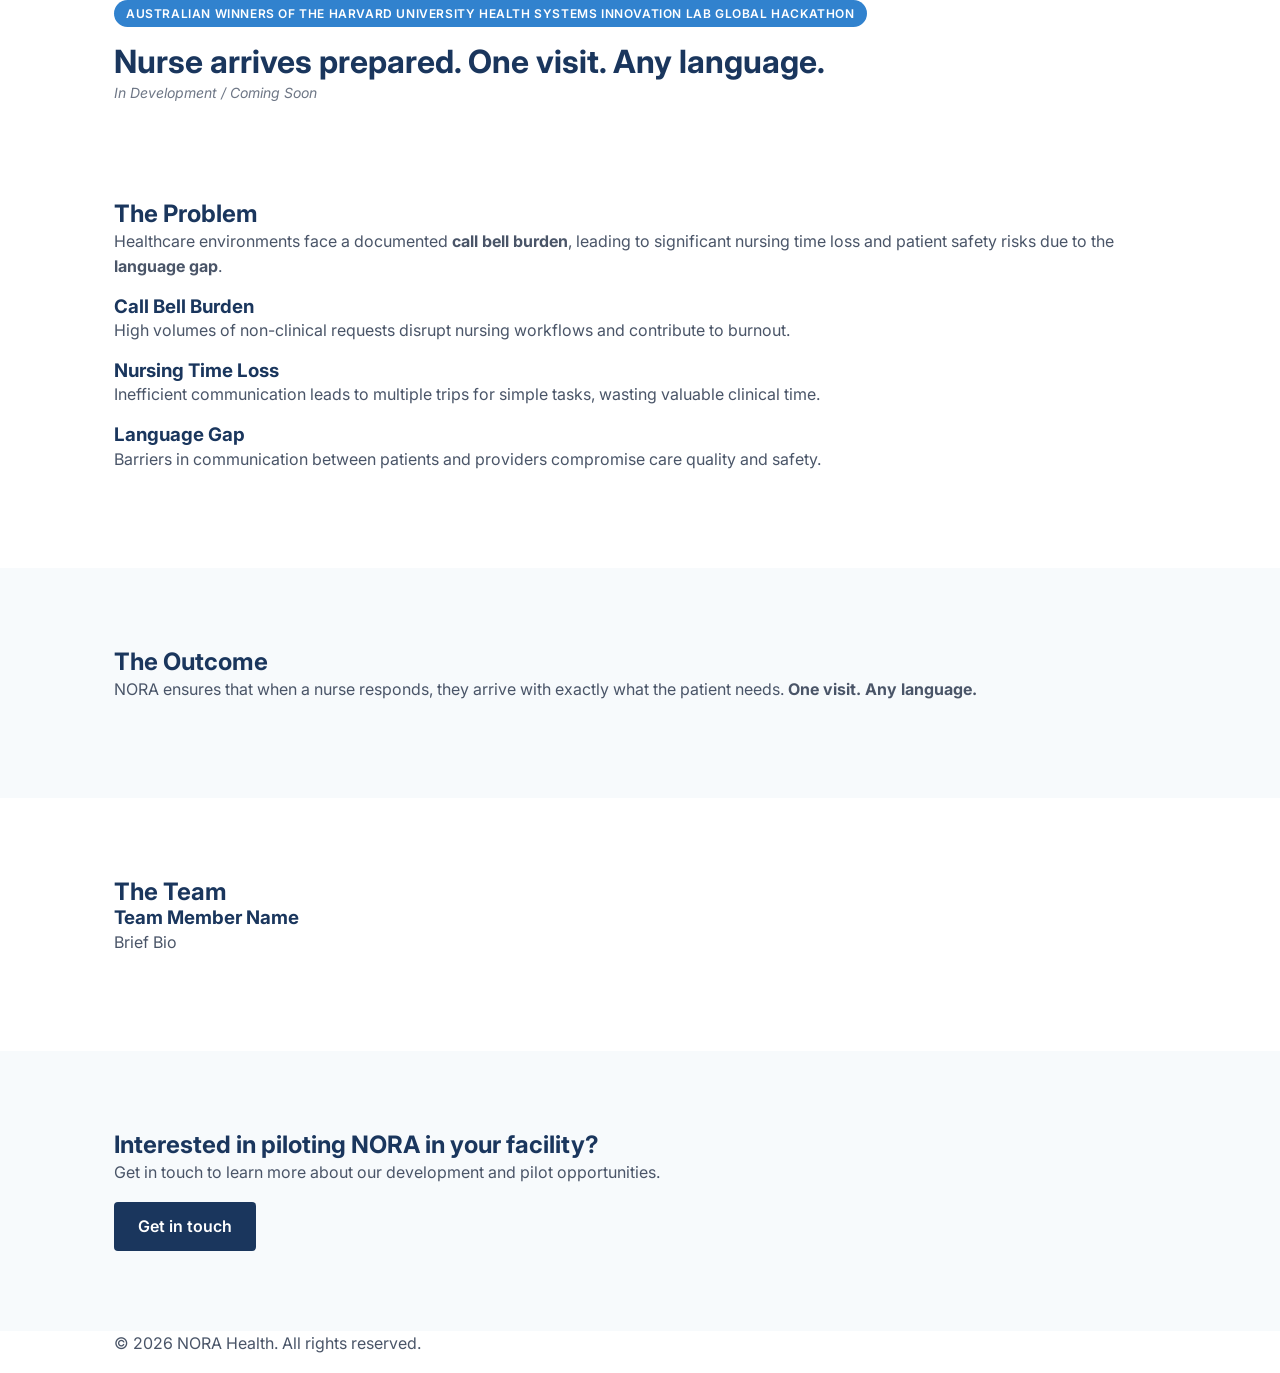
==== nora-site/index.html @ 48e5e88d "basic html and css" ====
<!DOCTYPE html>
<html lang="en">
<head>
    <meta charset="UTF-8">
    <meta name="viewport" content="width=device-width, initial-scale=1.0">
    <title>NORA | Evidence-Based Clinical Communication</title>
    <meta name="description" content="NORA: Nurse arrives prepared. One visit. Any language. Grounded in evidence, validated by Harvard.">
    <link rel="stylesheet" href="style.css">
</head>
<body>
    <header id="hero">
        <!-- Harvard Validation -->
        <div class="container">
            <span class="badge">Australian Winners of the Harvard University Health Systems Innovation Lab Global Hackathon</span>
            <h1>Nurse arrives prepared. One visit. Any language.</h1>
            <p class="status-tag">In Development / Coming Soon</p>
        </div>
    </header>

    <main>
        <section id="problem">
            <div class="container">
                <h2>The Problem</h2>
                <p>Healthcare environments face a documented <strong>call bell burden</strong>, leading to significant nursing time loss and patient safety risks due to the <strong>language gap</strong>.</p>
                <div class="evidence-grid">
                    <div class="evidence-item">
                        <h3>Call Bell Burden</h3>
                        <p>High volumes of non-clinical requests disrupt nursing workflows and contribute to burnout.</p>
                    </div>
                    <div class="evidence-item">
                        <h3>Nursing Time Loss</h3>
                        <p>Inefficient communication leads to multiple trips for simple tasks, wasting valuable clinical time.</p>
                    </div>
                    <div class="evidence-item">
                        <h3>Language Gap</h3>
                        <p>Barriers in communication between patients and providers compromise care quality and safety.</p>
                    </div>
                </div>
            </div>
        </section>

        <section id="solution">
            <div class="container">
                <h2>The Outcome</h2>
                <p>NORA ensures that when a nurse responds, they arrive with exactly what the patient needs. <strong>One visit. Any language.</strong></p>
            </div>
        </section>

        <section id="team">
            <div class="container">
                <h2>The Team</h2>
                <div class="team-grid">
                    <!-- Placeholder for team members -->
                    <div class="team-member">
                        <div class="photo-placeholder"></div>
                        <h3>Team Member Name</h3>
                        <p>Brief Bio</p>
                    </div>
                </div>
            </div>
        </section>

        <section id="contact">
            <div class="container">
                <h2>Interested in piloting NORA in your facility?</h2>
                <p>Get in touch to learn more about our development and pilot opportunities.</p>
                <a href="mailto:interest@nora.health" class="cta-button">Get in touch</a>
            </div>
        </section>
    </main>

    <footer>
        <div class="container">
            <p>&copy; 2026 NORA Health. All rights reserved.</p>
        </div>
    </footer>
</body>
</html>
---- nora-site/style.css ----
@import url('https://fonts.googleapis.com/css2?family=Inter:wght@400;500;600;700&display=swap');

:root {
    /* Brand Colors */
    --color-primary: #1a365d; /* Deep Navy - Credibility */
    --color-secondary: #2d3748; /* Cool Gray - Stability */
    --color-accent: #3182ce; /* Clinical Blue - Action */
    --color-text: #1a202c;
    --color-text-muted: #4a5568;
    --color-bg: #ffffff;
    --color-bg-alt: #f7fafc;
    --color-border: #e2e8f0;

    /* Typography Scale */
    --font-family: 'Inter', -apple-system, BlinkMacSystemFont, "Segoe UI", Roboto, sans-serif;
    --font-size-xs: 0.75rem;
    --font-size-sm: 0.875rem;
    --font-size-base: 1rem;
    --font-size-lg: 1.125rem;
    --font-size-xl: 1.25rem;
    --font-size-2xl: 1.5rem;
    --font-size-3xl: 1.875rem;
    --font-size-4xl: 2.25rem;
    --font-size-5xl: 3rem;

    /* Spacing */
    --space-1: 0.25rem;
    --space-2: 0.5rem;
    --space-3: 0.75rem;
    --space-4: 1rem;
    --space-6: 1.5rem;
    --space-8: 2rem;
    --space-12: 3rem;
    --space-16: 4rem;
    --space-20: 5rem;
    --space-24: 6rem;

    /* Layout */
    --container-width: 1100px;
}

/* Reset & Base Styles */
* {
    margin: 0;
    padding: 0;
    box-sizing: border-box;
}

body {
    font-family: var(--font-family);
    font-size: var(--font-size-base);
    line-height: 1.6;
    color: var(--color-text);
    background-color: var(--color-bg);
    -webkit-font-smoothing: antialiased;
    -moz-osx-font-smoothing: grayscale;
}

h1, h2, h3, h4, h5, h6 {
    color: var(--color-primary);
    font-weight: 700;
    line-height: 1.2;
}

p {
    margin-bottom: var(--space-4);
    color: var(--color-text-muted);
}

.container {
    max-width: var(--container-width);
    margin: 0 auto;
    padding: 0 var(--space-6);
}

section {
    padding: var(--space-20) 0;
}

section:nth-child(even) {
    background-color: var(--color-bg-alt);
}

/* Common Components */
.badge {
    display: inline-block;
    padding: var(--space-1) var(--space-3);
    background-color: var(--color-accent);
    color: white;
    font-size: var(--font-size-xs);
    font-weight: 600;
    text-transform: uppercase;
    letter-spacing: 0.05em;
    border-radius: 9999px;
    margin-bottom: var(--space-4);
}

.status-tag {
    font-size: var(--font-size-sm);
    color: var(--color-text-muted);
    font-style: italic;
    opacity: 0.8;
}

.cta-button {
    display: inline-block;
    padding: var(--space-3) var(--space-6);
    background-color: var(--color-primary);
    color: white;
    text-decoration: none;
    font-weight: 600;
    border-radius: 4px;
    transition: background-color 0.2s ease;
}

.cta-button:hover {
    background-color: var(--color-accent);
}
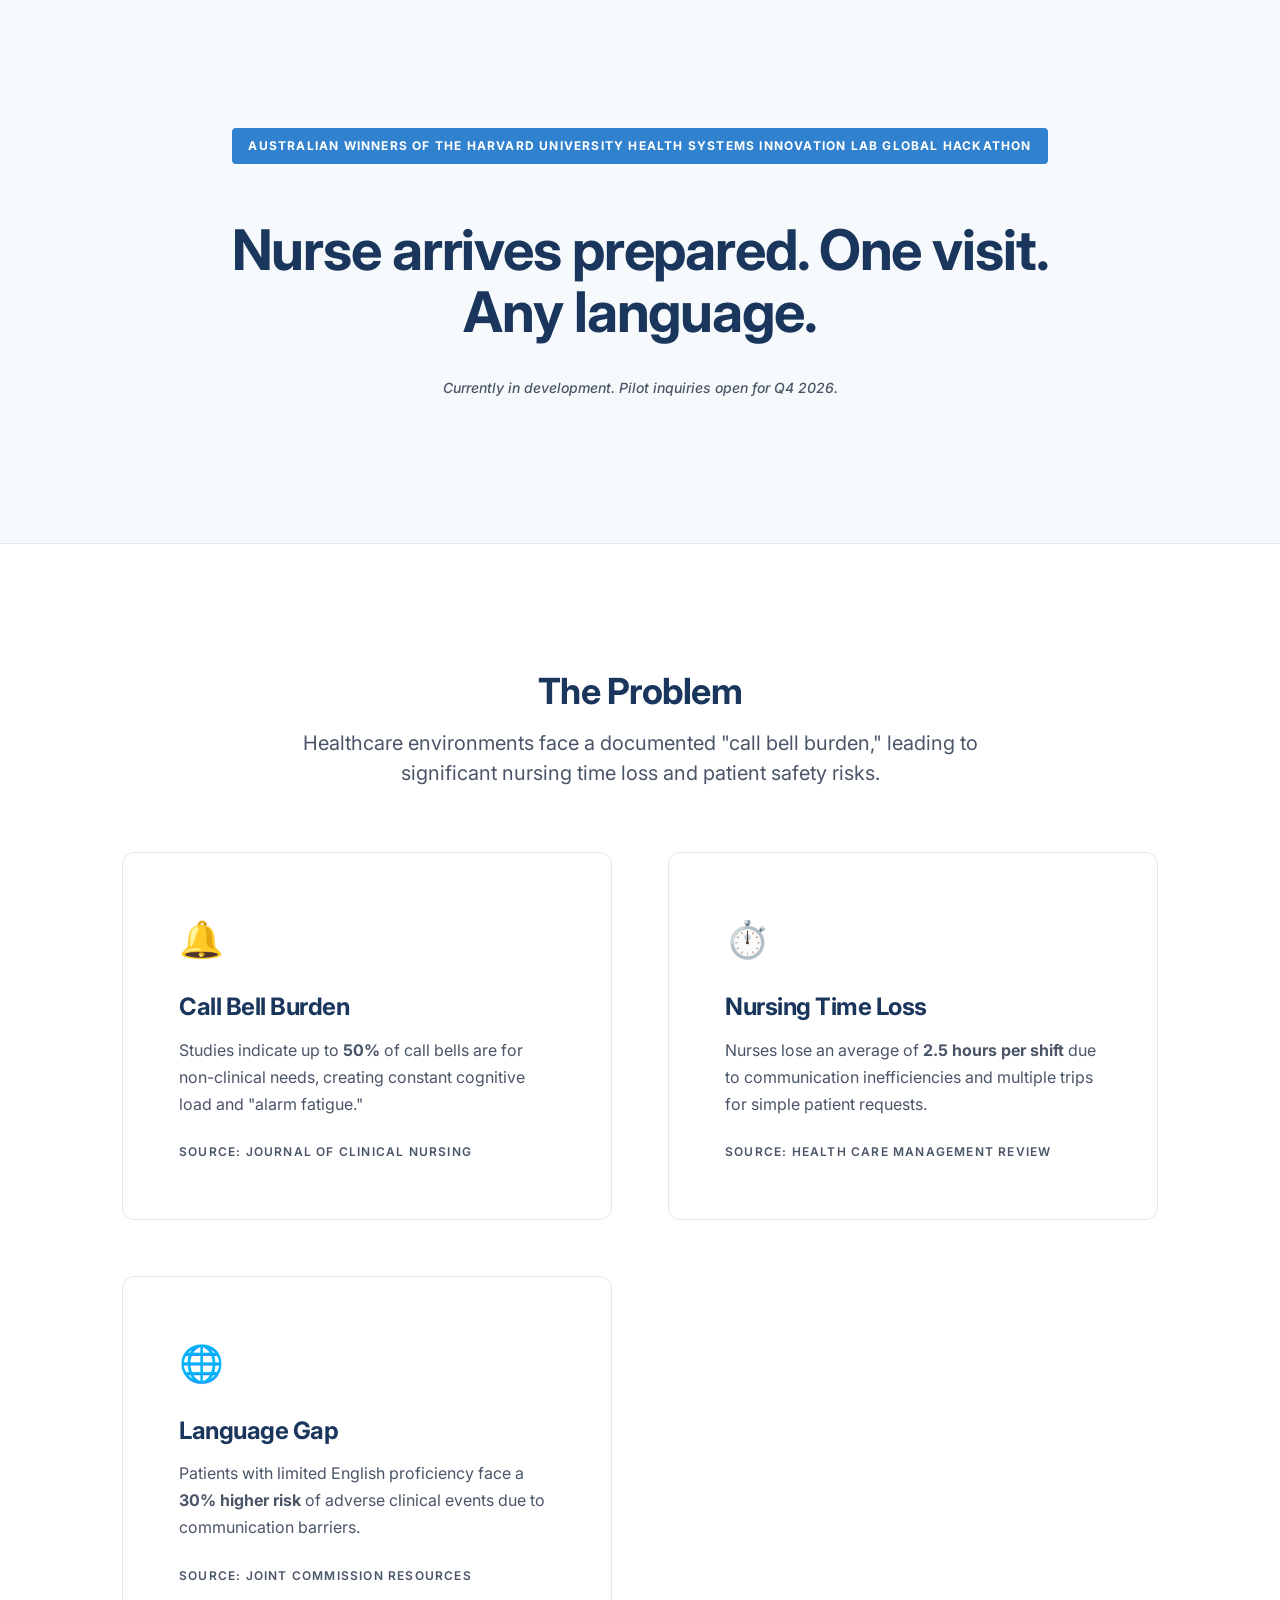
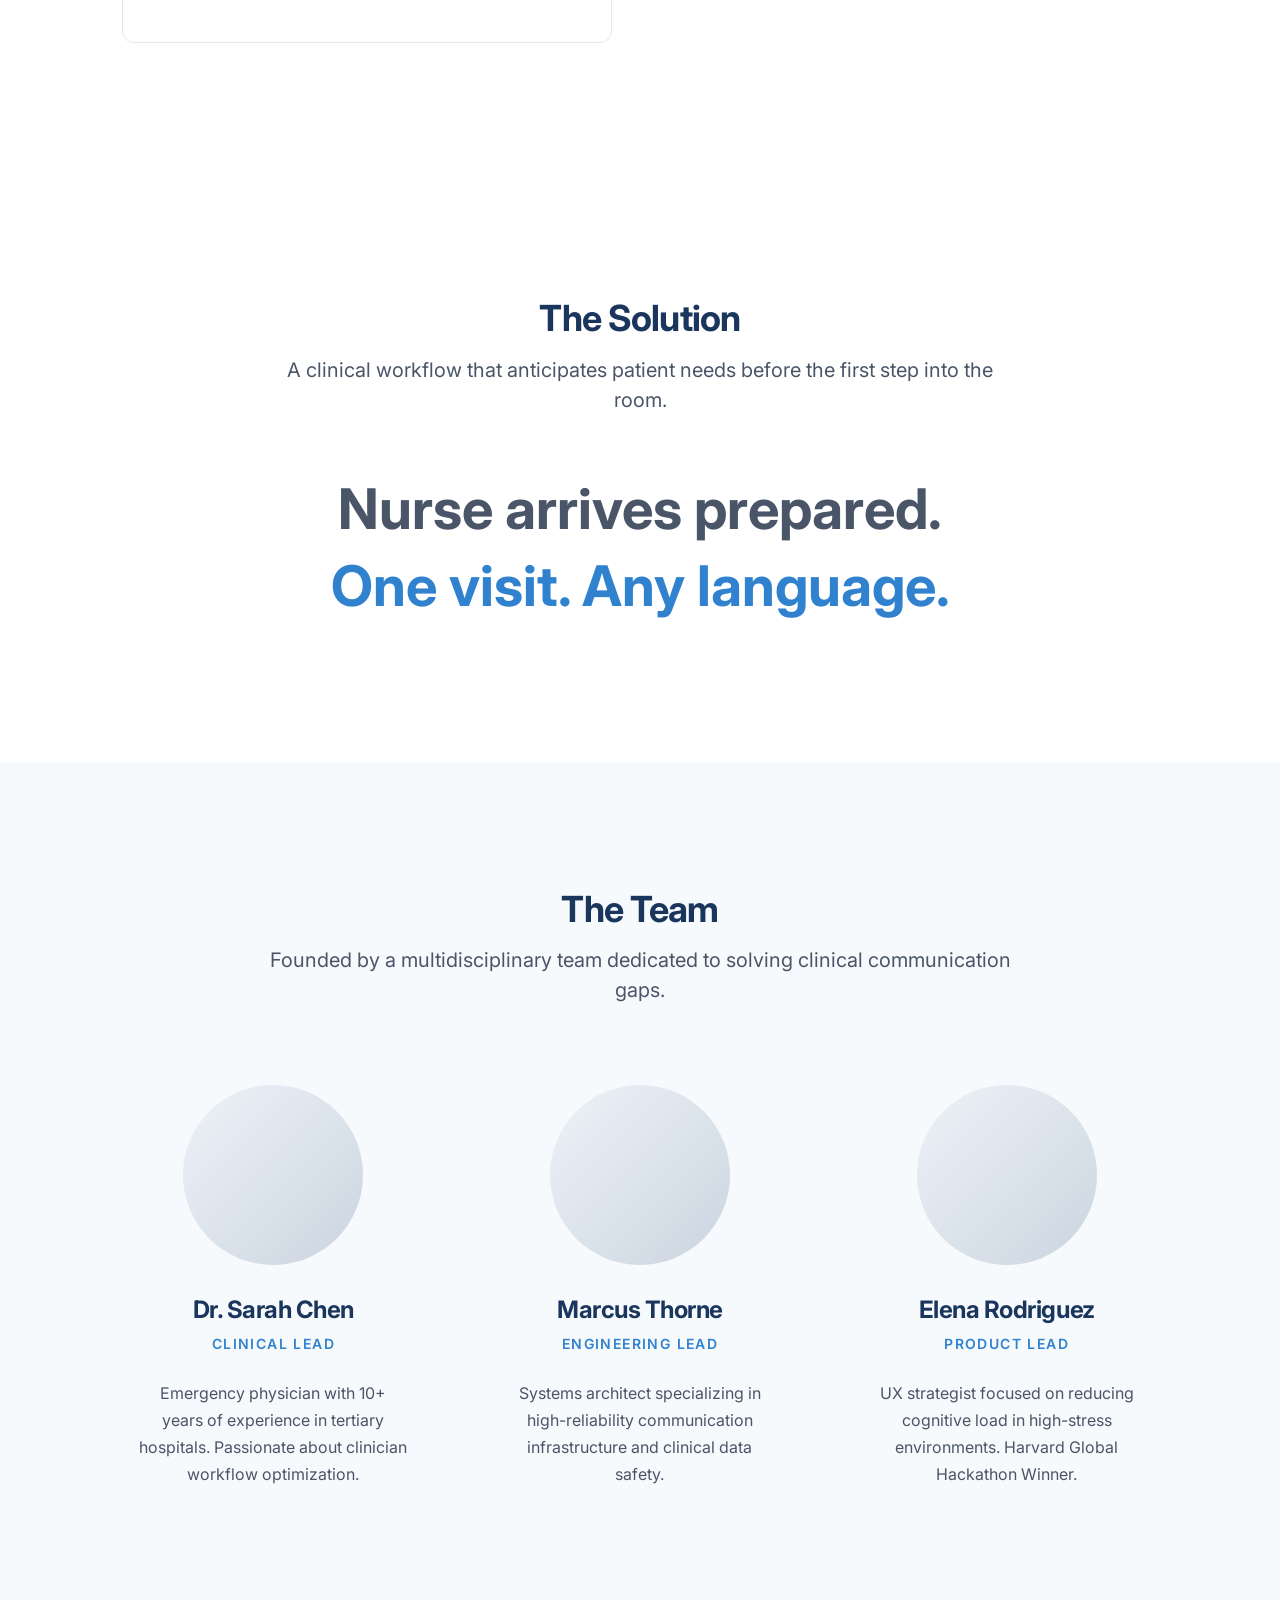
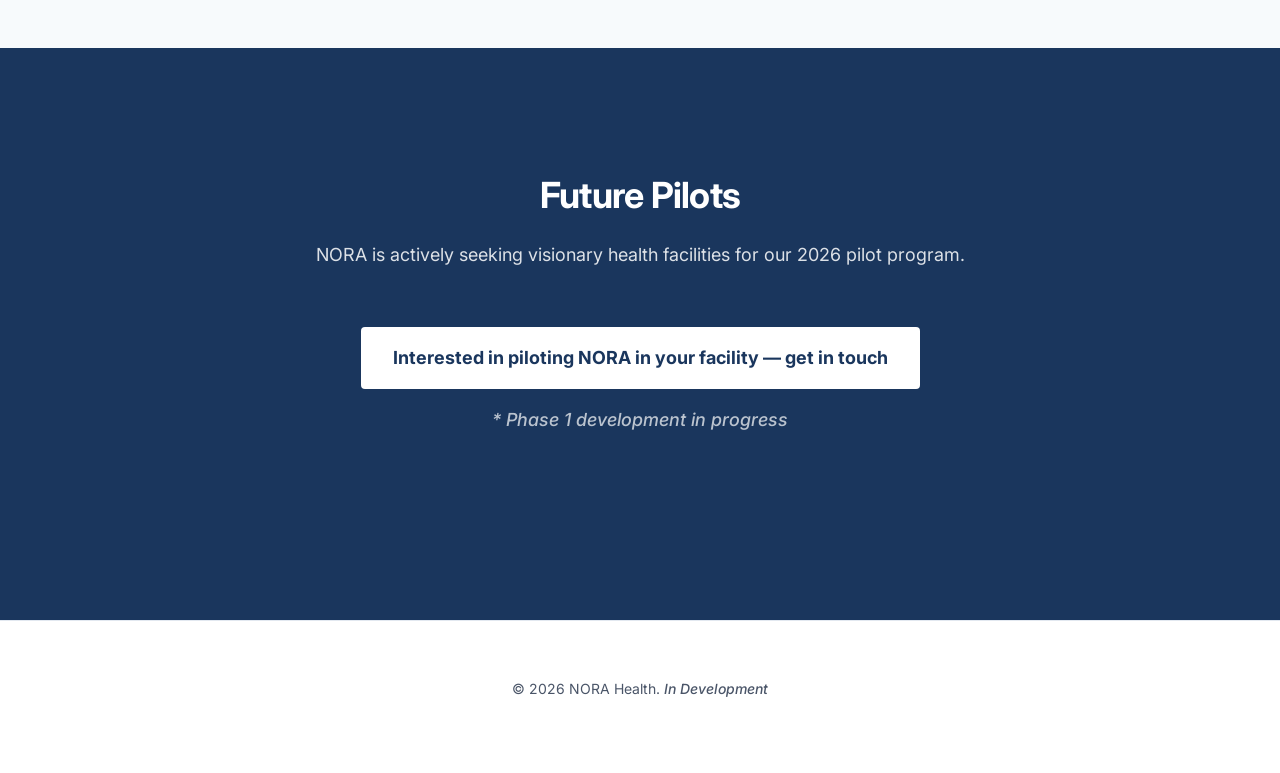
==== commit a246c3cf: "intial site up" ====
--- a/nora-site/index.html
+++ b/nora-site/index.html
@@ -13,27 +13,36 @@
         <div class="container">
             <span class="badge">Australian Winners of the Harvard University Health Systems Innovation Lab Global Hackathon</span>
             <h1>Nurse arrives prepared. One visit. Any language.</h1>
-            <p class="status-tag">In Development / Coming Soon</p>
+            <p class="status-tag">Currently in development. Pilot inquiries open for Q4 2026.</p>
         </div>
     </header>
 
     <main>
         <section id="problem">
             <div class="container">
-                <h2>The Problem</h2>
-                <p>Healthcare environments face a documented <strong>call bell burden</strong>, leading to significant nursing time loss and patient safety risks due to the <strong>language gap</strong>.</p>
+                <h2 class="section-title">The Problem</h2>
+                <p class="section-subtitle">Healthcare environments face a documented "call bell burden," leading to significant nursing time loss and patient safety risks.</p>
+                
                 <div class="evidence-grid">
-                    <div class="evidence-item">
+                    <div class="evidence-card">
+                        <div class="evidence-icon">🔔</div>
                         <h3>Call Bell Burden</h3>
-                        <p>High volumes of non-clinical requests disrupt nursing workflows and contribute to burnout.</p>
+                        <p>Studies indicate up to <strong>50%</strong> of call bells are for non-clinical needs, creating constant cognitive load and "alarm fatigue."</p>
+                        <cite>Source: Journal of Clinical Nursing</cite>
                     </div>
-                    <div class="evidence-item">
+                    
+                    <div class="evidence-card">
+                        <div class="evidence-icon">⏱️</div>
                         <h3>Nursing Time Loss</h3>
-                        <p>Inefficient communication leads to multiple trips for simple tasks, wasting valuable clinical time.</p>
+                        <p>Nurses lose an average of <strong>2.5 hours per shift</strong> due to communication inefficiencies and multiple trips for simple patient requests.</p>
+                        <cite>Source: Health Care Management Review</cite>
                     </div>
-                    <div class="evidence-item">
+                    
+                    <div class="evidence-card">
+                        <div class="evidence-icon">🌐</div>
                         <h3>Language Gap</h3>
-                        <p>Barriers in communication between patients and providers compromise care quality and safety.</p>
+                        <p>Patients with limited English proficiency face a <strong>30% higher risk</strong> of adverse clinical events due to communication barriers.</p>
+                        <cite>Source: Joint Commission Resources</cite>
                     </div>
                 </div>
             </div>
@@ -41,20 +50,37 @@
 
         <section id="solution">
             <div class="container">
-                <h2>The Outcome</h2>
-                <p>NORA ensures that when a nurse responds, they arrive with exactly what the patient needs. <strong>One visit. Any language.</strong></p>
+                <h2 class="section-title">The Solution</h2>
+                <p class="section-subtitle">A clinical workflow that anticipates patient needs before the first step into the room.</p>
+                <div class="value-prop">
+                    <p>Nurse arrives prepared.</p>
+                    <p>One visit. Any language.</p>
+                </div>
             </div>
         </section>
 
         <section id="team">
             <div class="container">
-                <h2>The Team</h2>
+                <h2 class="section-title">The Team</h2>
+                <p class="section-subtitle">Founded by a multidisciplinary team dedicated to solving clinical communication gaps.</p>
                 <div class="team-grid">
-                    <!-- Placeholder for team members -->
-                    <div class="team-member">
+                    <div class="team-card">
                         <div class="photo-placeholder"></div>
-                        <h3>Team Member Name</h3>
-                        <p>Brief Bio</p>
+                        <h3>Dr. Sarah Chen</h3>
+                        <p class="role">Clinical Lead</p>
+                        <p class="bio">Emergency physician with 10+ years of experience in tertiary hospitals. Passionate about clinician workflow optimization.</p>
+                    </div>
+                    <div class="team-card">
+                        <div class="photo-placeholder"></div>
+                        <h3>Marcus Thorne</h3>
+                        <p class="role">Engineering Lead</p>
+                        <p class="bio">Systems architect specializing in high-reliability communication infrastructure and clinical data safety.</p>
+                    </div>
+                    <div class="team-card">
+                        <div class="photo-placeholder"></div>
+                        <h3>Elena Rodriguez</h3>
+                        <p class="role">Product Lead</p>
+                        <p class="bio">UX strategist focused on reducing cognitive load in high-stress environments. Harvard Global Hackathon Winner.</p>
                     </div>
                 </div>
             </div>
@@ -62,16 +88,17 @@
 
         <section id="contact">
             <div class="container">
-                <h2>Interested in piloting NORA in your facility?</h2>
-                <p>Get in touch to learn more about our development and pilot opportunities.</p>
-                <a href="mailto:interest@nora.health" class="cta-button">Get in touch</a>
+                <h2 class="section-title" style="color: white;">Future Pilots</h2>
+                <p>NORA is actively seeking visionary health facilities for our 2026 pilot program.</p>
+                <a href="mailto:interest@nora.health" class="cta-button">Interested in piloting NORA in your facility — get in touch</a>
+                <p class="status-tag" style="margin-top: var(--space-4); color: rgba(255,255,255,0.7);">* Phase 1 development in progress</p>
             </div>
         </section>
     </main>
 
     <footer>
         <div class="container">
-            <p>&copy; 2026 NORA Health. All rights reserved.</p>
+            <p>&copy; 2026 NORA Health. <span class="status-tag">In Development</span></p>
         </div>
     </footer>
 </body>
--- a/nora-site/style.css
+++ b/nora-site/style.css
@@ -21,7 +21,7 @@
     --font-size-2xl: 1.5rem;
     --font-size-3xl: 1.875rem;
     --font-size-4xl: 2.25rem;
-    --font-size-5xl: 3rem;
+    --font-size-5xl: 3.5rem;
 
     /* Spacing */
     --space-1: 0.25rem;
@@ -30,10 +30,10 @@
     --space-4: 1rem;
     --space-6: 1.5rem;
     --space-8: 2rem;
-    --space-12: 3rem;
+    --space-12: 3.5rem;
     --space-16: 4rem;
-    --space-20: 5rem;
-    --space-24: 6rem;
+    --space-20: 6rem;
+    --space-24: 8rem;
 
     /* Layout */
     --container-width: 1100px;
@@ -46,10 +46,14 @@
     box-sizing: border-box;
 }
 
+html {
+    scroll-behavior: smooth;
+}
+
 body {
     font-family: var(--font-family);
     font-size: var(--font-size-base);
-    line-height: 1.6;
+    line-height: 1.7; /* Increased for readability */
     color: var(--color-text);
     background-color: var(--color-bg);
     -webkit-font-smoothing: antialiased;
@@ -59,7 +63,8 @@
 h1, h2, h3, h4, h5, h6 {
     color: var(--color-primary);
     font-weight: 700;
-    line-height: 1.2;
+    line-height: 1.1;
+    letter-spacing: -0.02em;
 }
 
 p {
@@ -70,49 +75,252 @@
 .container {
     max-width: var(--container-width);
     margin: 0 auto;
-    padding: 0 var(--space-6);
+    padding: 0 var(--space-8);
 }
 
 section {
-    padding: var(--space-20) 0;
-}
-
-section:nth-child(even) {
+    padding: var(--space-24) 0;
+}
+
+/* Hero Section */
+#hero {
     background-color: var(--color-bg-alt);
+    padding: var(--space-24) 0;
+    text-align: center;
+    border-bottom: 1px solid var(--color-border);
+    min-height: 60vh;
+    display: flex;
+    align-items: center;
+}
+
+#hero h1 {
+    font-size: var(--font-size-5xl);
+    margin: var(--space-8) 0;
+    max-width: 900px;
+    margin-left: auto;
+    margin-right: auto;
+}
+
+/* Section Header Styles */
+.section-title {
+    font-size: var(--font-size-4xl);
+    margin-bottom: var(--space-4);
+    text-align: center;
+}
+
+.section-subtitle {
+    font-size: var(--font-size-xl);
+    text-align: center;
+    max-width: 750px;
+    margin: 0 auto var(--space-16);
+    line-height: 1.5;
+}
+
+/* Evidence Grid */
+.evidence-grid {
+    display: grid;
+    grid-template-columns: repeat(auto-fit, minmax(320px, 1fr));
+    gap: var(--space-12);
+}
+
+.evidence-card {
+    background: white;
+    padding: var(--space-12);
+    border: 1px solid var(--color-border);
+    border-radius: 12px;
+    transition: transform 0.3s ease, box-shadow 0.3s ease;
+}
+
+.evidence-card:hover {
+    transform: translateY(-8px);
+    box-shadow: 0 12px 30px rgba(0, 0, 0, 0.04);
+}
+
+.evidence-icon {
+    font-size: var(--font-size-4xl);
+    margin-bottom: var(--space-6);
+}
+
+.evidence-card h3 {
+    margin-bottom: var(--space-4);
+    font-size: var(--font-size-2xl);
+}
+
+.evidence-card cite {
+    display: block;
+    margin-top: var(--space-6);
+    font-size: var(--font-size-xs);
+    color: var(--color-text-muted);
+    font-style: normal;
+    text-transform: uppercase;
+    letter-spacing: 0.1em;
+    font-weight: 600;
+}
+
+/* Outcome Section */
+#solution {
+    text-align: center;
+    background-color: var(--color-bg);
+}
+
+#solution .value-prop {
+    font-size: var(--font-size-5xl);
+    font-weight: 700;
+    color: var(--color-primary);
+    line-height: 1.1;
+    margin-top: var(--space-12);
+}
+
+#solution .value-prop p:last-child {
+    color: var(--color-accent);
+}
+
+/* Team Section */
+#team {
+    background-color: var(--color-bg-alt);
+}
+
+.team-grid {
+    display: grid;
+    grid-template-columns: repeat(auto-fit, minmax(300px, 1fr));
+    gap: var(--space-16);
+}
+
+.team-card {
+    text-align: center;
+    padding: var(--space-4);
+}
+
+.photo-placeholder {
+    width: 180px;
+    height: 180px;
+    background-color: #cbd5e0;
+    border-radius: 50%;
+    margin: 0 auto var(--space-8);
+    background-image: linear-gradient(135deg, #edf2f7, #cbd5e0);
+}
+
+.team-card h3 {
+    margin-bottom: var(--space-2);
+    font-size: var(--font-size-2xl);
+}
+
+.team-card .role {
+    font-weight: 600;
+    color: var(--color-accent);
+    font-size: var(--font-size-sm);
+    text-transform: uppercase;
+    letter-spacing: 0.1em;
+    margin-bottom: var(--space-6);
+}
+
+.team-card .bio {
+    font-size: var(--font-size-base);
+    max-width: 280px;
+    margin-left: auto;
+    margin-right: auto;
+    color: var(--color-text-muted);
+}
+
+/* Contact Section */
+#contact {
+    text-align: center;
+    background-color: var(--color-primary);
+    color: white;
+    padding: var(--space-24) 0;
+}
+
+#contact h2 {
+    color: white;
+    font-size: var(--font-size-4xl);
+    margin-bottom: var(--space-6);
+}
+
+#contact p {
+    color: rgba(255, 255, 255, 0.85);
+    margin-bottom: var(--space-12);
+    font-size: var(--font-size-lg);
+}
+
+/* Footer */
+footer {
+    padding: var(--space-12) 0;
+    text-align: center;
+    border-top: 1px solid var(--color-border);
+    font-size: var(--font-size-sm);
 }
 
 /* Common Components */
 .badge {
     display: inline-block;
-    padding: var(--space-1) var(--space-3);
+    padding: var(--space-2) var(--space-4);
     background-color: var(--color-accent);
     color: white;
     font-size: var(--font-size-xs);
-    font-weight: 600;
+    font-weight: 700;
     text-transform: uppercase;
-    letter-spacing: 0.05em;
-    border-radius: 9999px;
-    margin-bottom: var(--space-4);
+    letter-spacing: 0.1em;
+    border-radius: 4px; /* More clinical look than pill */
+    margin-bottom: var(--space-6);
 }
 
 .status-tag {
     font-size: var(--font-size-sm);
     color: var(--color-text-muted);
     font-style: italic;
-    opacity: 0.8;
+    font-weight: 500;
 }
 
 .cta-button {
     display: inline-block;
-    padding: var(--space-3) var(--space-6);
-    background-color: var(--color-primary);
-    color: white;
+    padding: var(--space-4) var(--space-8);
+    background-color: white;
+    color: var(--color-primary);
     text-decoration: none;
-    font-weight: 600;
+    font-weight: 700;
     border-radius: 4px;
-    transition: background-color 0.2s ease;
+    transition: all 0.2s ease;
+    font-size: var(--font-size-lg);
 }
 
 .cta-button:hover {
-    background-color: var(--color-accent);
-}
+    background-color: var(--color-bg-alt);
+    transform: scale(1.02);
+}
+
+/* Responsive Media Queries */
+@media (max-width: 1024px) {
+    :root {
+        --font-size-5xl: 3rem;
+        --font-size-4xl: 2rem;
+    }
+    
+    section {
+        padding: var(--space-16) 0;
+    }
+}
+
+@media (max-width: 768px) {
+    :root {
+        --font-size-5xl: 2.5rem;
+        --font-size-4xl: 1.75rem;
+        --font-size-3xl: 1.5rem;
+    }
+
+    #hero h1 {
+        font-size: var(--font-size-4xl);
+    }
+
+    #solution .value-prop {
+        font-size: var(--font-size-3xl);
+    }
+
+    .evidence-grid, .team-grid {
+        grid-template-columns: 1fr;
+        gap: var(--space-8);
+    }
+
+    .container {
+        padding: 0 var(--space-6);
+    }
+}
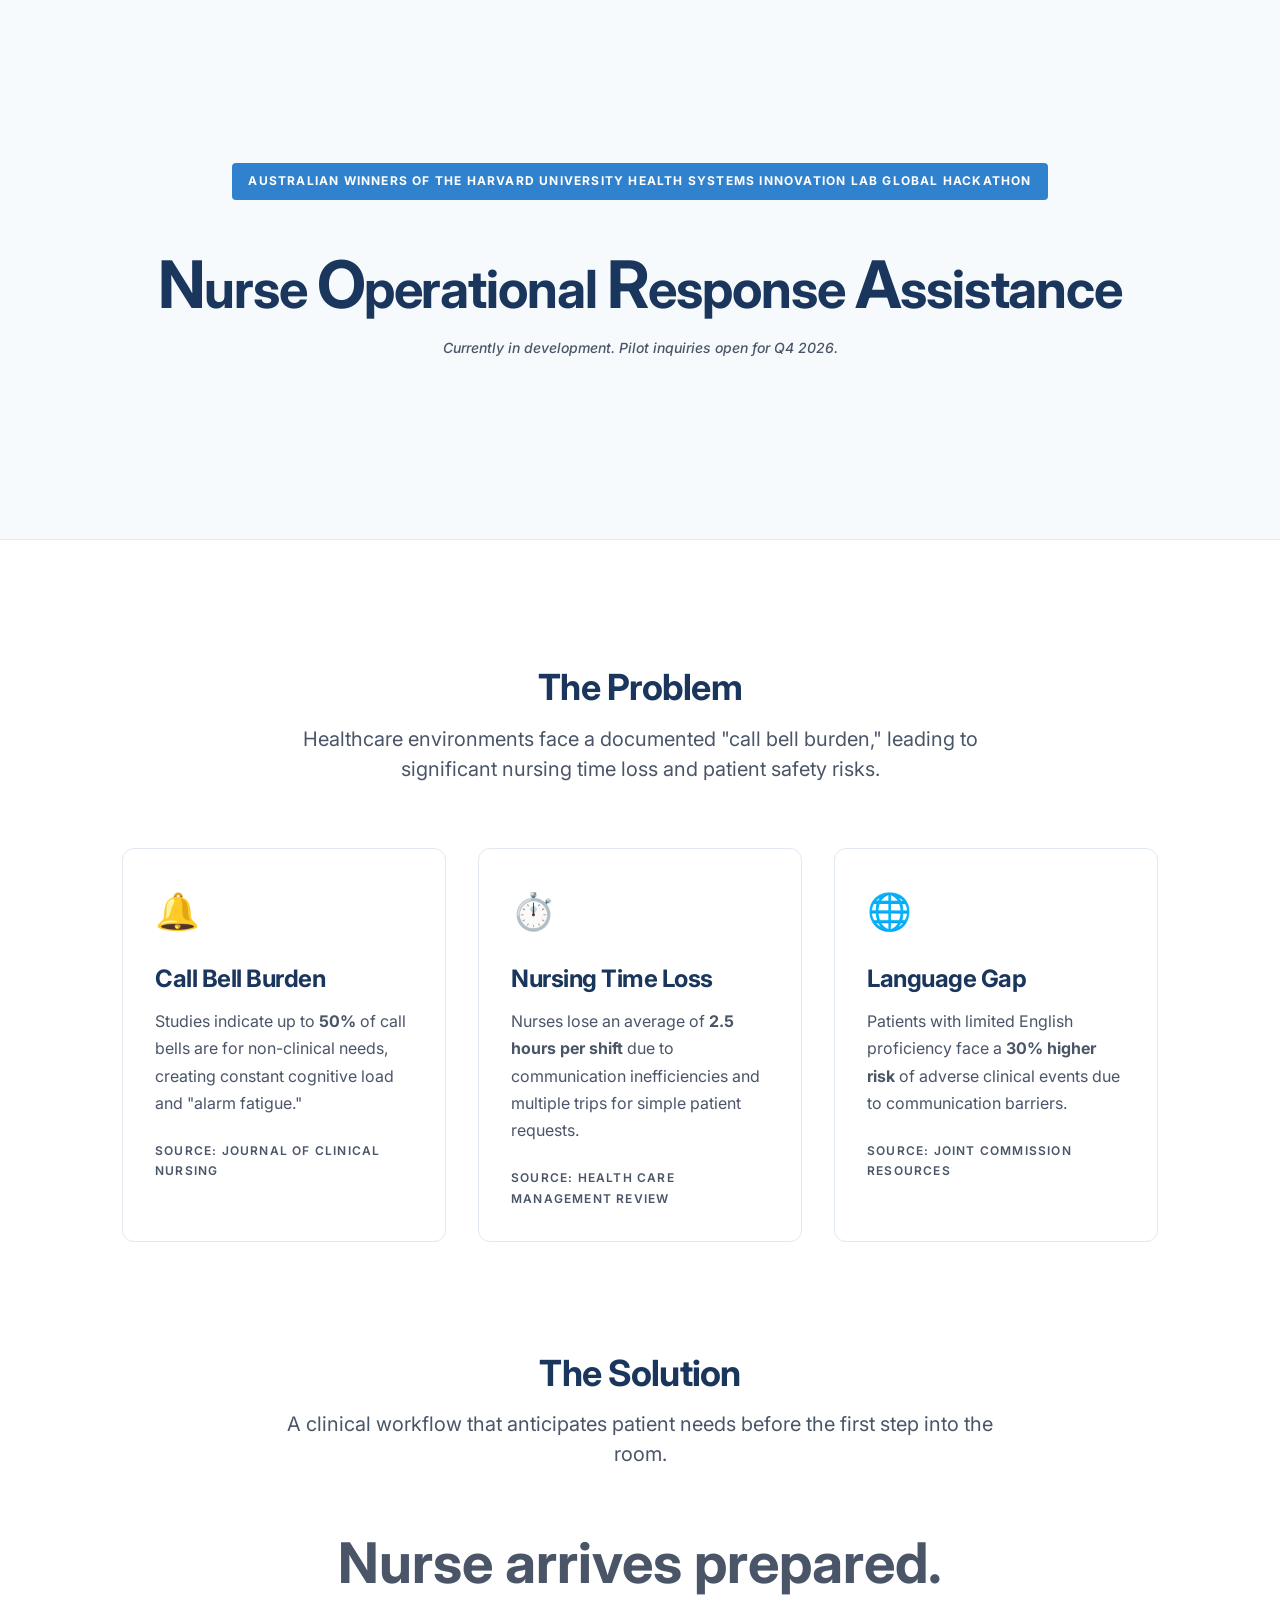
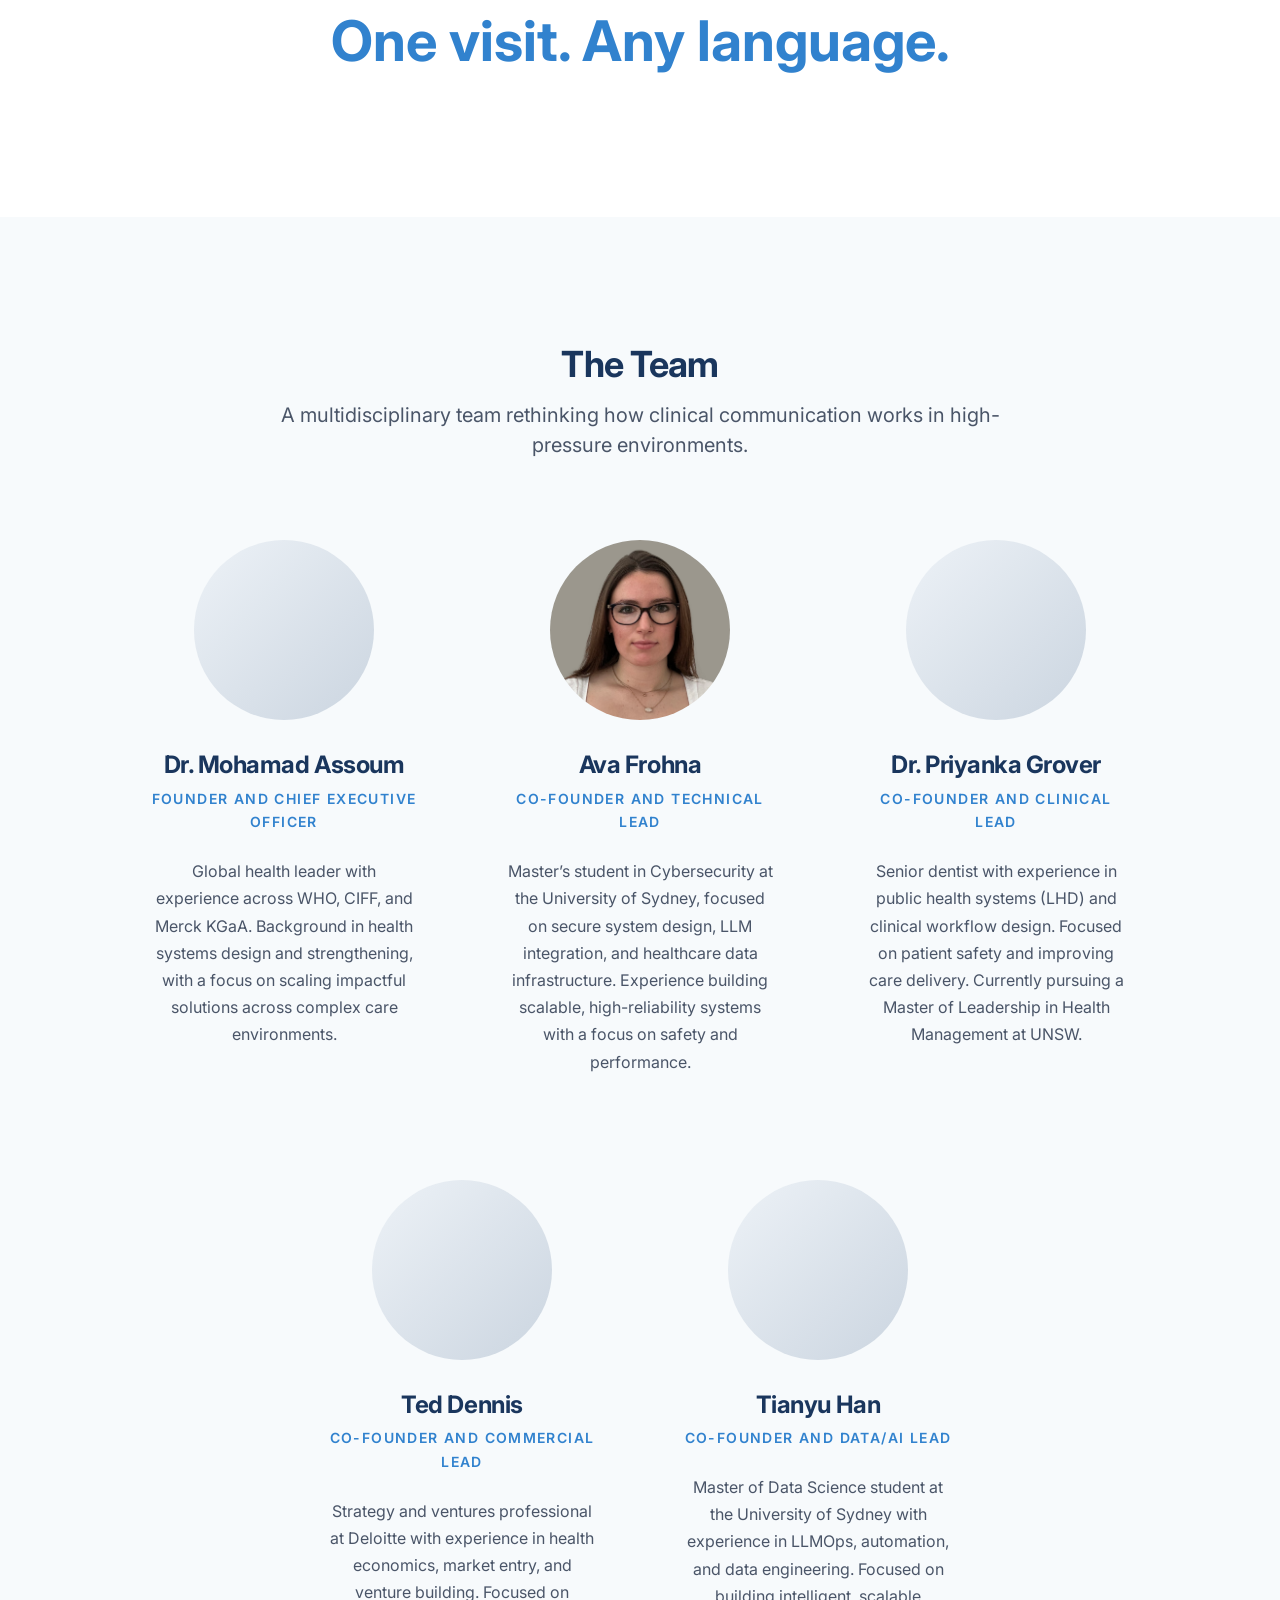
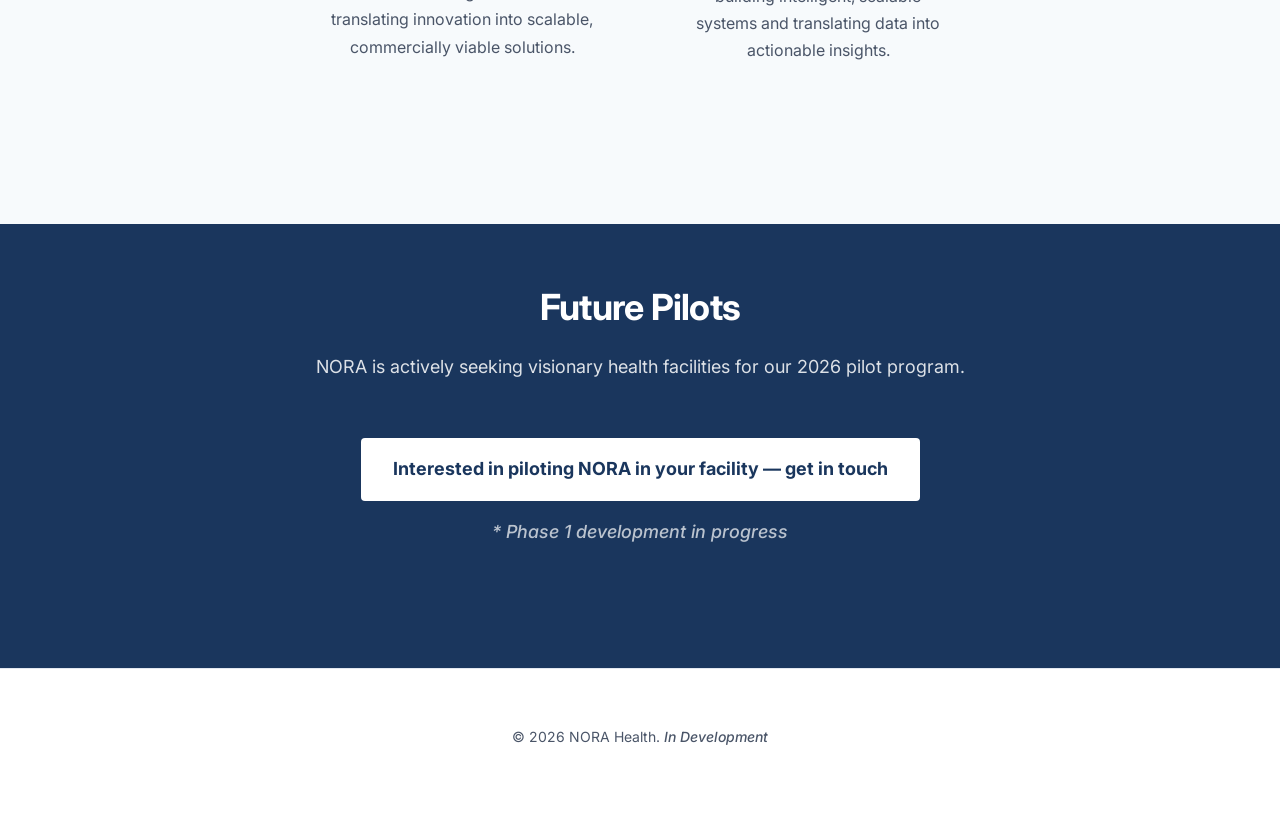
==== commit 648ada1b: "team profile adjusted" ====
--- a/nora-site/index.html
+++ b/nora-site/index.html
@@ -12,7 +12,12 @@
         <!-- Harvard Validation -->
         <div class="container">
             <span class="badge">Australian Winners of the Harvard University Health Systems Innovation Lab Global Hackathon</span>
-            <h1>Nurse arrives prepared. One visit. Any language.</h1>
+            <h1>
+                <span class="hero-initial">N</span>urse
+                <span class="hero-initial">O</span>perational
+                <span class="hero-initial">R</span>esponse
+                <span class="hero-initial">A</span>ssistance
+            </h1>
             <p class="status-tag">Currently in development. Pilot inquiries open for Q4 2026.</p>
         </div>
     </header>
@@ -62,25 +67,37 @@
         <section id="team">
             <div class="container">
                 <h2 class="section-title">The Team</h2>
-                <p class="section-subtitle">Founded by a multidisciplinary team dedicated to solving clinical communication gaps.</p>
+                <p class="section-subtitle">A multidisciplinary team rethinking how clinical communication works in high-pressure environments.</p>
                 <div class="team-grid">
                     <div class="team-card">
                         <div class="photo-placeholder"></div>
-                        <h3>Dr. Sarah Chen</h3>
-                        <p class="role">Clinical Lead</p>
-                        <p class="bio">Emergency physician with 10+ years of experience in tertiary hospitals. Passionate about clinician workflow optimization.</p>
+                        <h3>Dr. Mohamad Assoum</h3>
+                        <p class="role">Founder and Chief Executive Officer</p>
+                        <p class="bio">Global health leader with experience across WHO, CIFF, and Merck KGaA. Background in health systems design and strengthening, with a focus on scaling impactful solutions across complex care environments.</p>
+                    </div>
+                    <div class="team-card">
+                        <img class="team-photo" src="team_photos/ava_headshot.jpg" alt="Ava Frohna">
+                        <h3>Ava Frohna</h3>
+                        <p class="role">Co-Founder and Technical Lead</p>
+                        <p class="bio">Master’s student in Cybersecurity at the University of Sydney, focused on secure system design, LLM integration, and healthcare data infrastructure. Experience building scalable, high-reliability systems with a focus on safety and performance.</p>
                     </div>
                     <div class="team-card">
                         <div class="photo-placeholder"></div>
-                        <h3>Marcus Thorne</h3>
-                        <p class="role">Engineering Lead</p>
-                        <p class="bio">Systems architect specializing in high-reliability communication infrastructure and clinical data safety.</p>
+                        <h3>Dr. Priyanka Grover</h3>
+                        <p class="role">Co-Founder and Clinical Lead</p>
+                        <p class="bio">Senior dentist with experience in public health systems (LHD) and clinical workflow design. Focused on patient safety and improving care delivery. Currently pursuing a Master of Leadership in Health Management at UNSW.</p>
                     </div>
                     <div class="team-card">
                         <div class="photo-placeholder"></div>
-                        <h3>Elena Rodriguez</h3>
-                        <p class="role">Product Lead</p>
-                        <p class="bio">UX strategist focused on reducing cognitive load in high-stress environments. Harvard Global Hackathon Winner.</p>
+                        <h3>Ted Dennis</h3>
+                        <p class="role">Co-Founder and Commercial Lead</p>
+                        <p class="bio">Strategy and ventures professional at Deloitte with experience in health economics, market entry, and venture building. Focused on translating innovation into scalable, commercially viable solutions.</p>
+                    </div>
+                    <div class="team-card">
+                        <div class="photo-placeholder"></div>
+                        <h3>Tianyu Han</h3>
+                        <p class="role">Co-Founder and Data/AI Lead</p>
+                        <p class="bio">Master of Data Science student at the University of Sydney with experience in LLMOps, automation, and data engineering. Focused on building intelligent, scalable systems and translating data into actionable insights.</p>
                     </div>
                 </div>
             </div>
@@ -90,7 +107,7 @@
             <div class="container">
                 <h2 class="section-title" style="color: white;">Future Pilots</h2>
                 <p>NORA is actively seeking visionary health facilities for our 2026 pilot program.</p>
-                <a href="mailto:interest@nora.health" class="cta-button">Interested in piloting NORA in your facility — get in touch</a>
+                <a href="mailto:hello@norahealth.au" class="cta-button">Interested in piloting NORA in your facility — get in touch</a>
                 <p class="status-tag" style="margin-top: var(--space-4); color: rgba(255,255,255,0.7);">* Phase 1 development in progress</p>
             </div>
         </section>
--- a/nora-site/style.css
+++ b/nora-site/style.css
@@ -94,11 +94,28 @@
 }
 
 #hero h1 {
-    font-size: var(--font-size-5xl);
-    margin: var(--space-8) 0;
-    max-width: 900px;
+    font-size: clamp(2.25rem, 4.1vw, 3.55rem);
+    margin: var(--space-6) 0 var(--space-4);
+    max-width: none;
     margin-left: auto;
     margin-right: auto;
+    white-space: nowrap;
+}
+
+.hero-initial {
+    font-size: 1.25em;
+    font-weight: 700;
+    letter-spacing: -0.06em;
+    display: inline-block;
+    margin-right: 0.03em;
+}
+
+#problem {
+    padding-bottom: var(--space-12);
+}
+
+#solution {
+    padding-top: var(--space-12);
 }
 
 /* Section Header Styles */
@@ -119,16 +136,18 @@
 /* Evidence Grid */
 .evidence-grid {
     display: grid;
-    grid-template-columns: repeat(auto-fit, minmax(320px, 1fr));
-    gap: var(--space-12);
+    grid-template-columns: repeat(3, minmax(0, 1fr));
+    gap: var(--space-8);
+    align-items: stretch;
 }
 
 .evidence-card {
     background: white;
-    padding: var(--space-12);
+    padding: var(--space-8);
     border: 1px solid var(--color-border);
     border-radius: 12px;
     transition: transform 0.3s ease, box-shadow 0.3s ease;
+    height: 100%;
 }
 
 .evidence-card:hover {
@@ -181,14 +200,16 @@
 }
 
 .team-grid {
-    display: grid;
-    grid-template-columns: repeat(auto-fit, minmax(300px, 1fr));
-    gap: var(--space-16);
+    display: flex;
+    flex-wrap: wrap;
+    justify-content: center;
+    gap: var(--space-12);
 }
 
 .team-card {
     text-align: center;
     padding: var(--space-4);
+    width: min(100%, 300px);
 }
 
 .photo-placeholder {
@@ -200,6 +221,19 @@
     background-image: linear-gradient(135deg, #edf2f7, #cbd5e0);
 }
 
+.team-photo {
+    width: 180px;
+    height: 180px;
+    max-width: 180px;
+    max-height: 180px;
+    aspect-ratio: 1 / 1;
+    object-fit: cover;
+    border-radius: 50%;
+    display: block;
+    margin: 0 auto var(--space-8);
+    overflow: hidden;
+}
+
 .team-card h3 {
     margin-bottom: var(--space-2);
     font-size: var(--font-size-2xl);
@@ -216,7 +250,7 @@
 
 .team-card .bio {
     font-size: var(--font-size-base);
-    max-width: 280px;
+    max-width: 320px;
     margin-left: auto;
     margin-right: auto;
     color: var(--color-text-muted);
@@ -227,7 +261,7 @@
     text-align: center;
     background-color: var(--color-primary);
     color: white;
-    padding: var(--space-24) 0;
+    padding: var(--space-16) 0;
 }
 
 #contact h2 {
@@ -298,6 +332,10 @@
     section {
         padding: var(--space-16) 0;
     }
+
+    .evidence-grid {
+        grid-template-columns: 1fr;
+    }
 }
 
 @media (max-width: 768px) {
@@ -309,6 +347,7 @@
 
     #hero h1 {
         font-size: var(--font-size-4xl);
+        white-space: normal;
     }
 
     #solution .value-prop {
@@ -316,6 +355,7 @@
     }
 
     .evidence-grid, .team-grid {
+        display: grid;
         grid-template-columns: 1fr;
         gap: var(--space-8);
     }
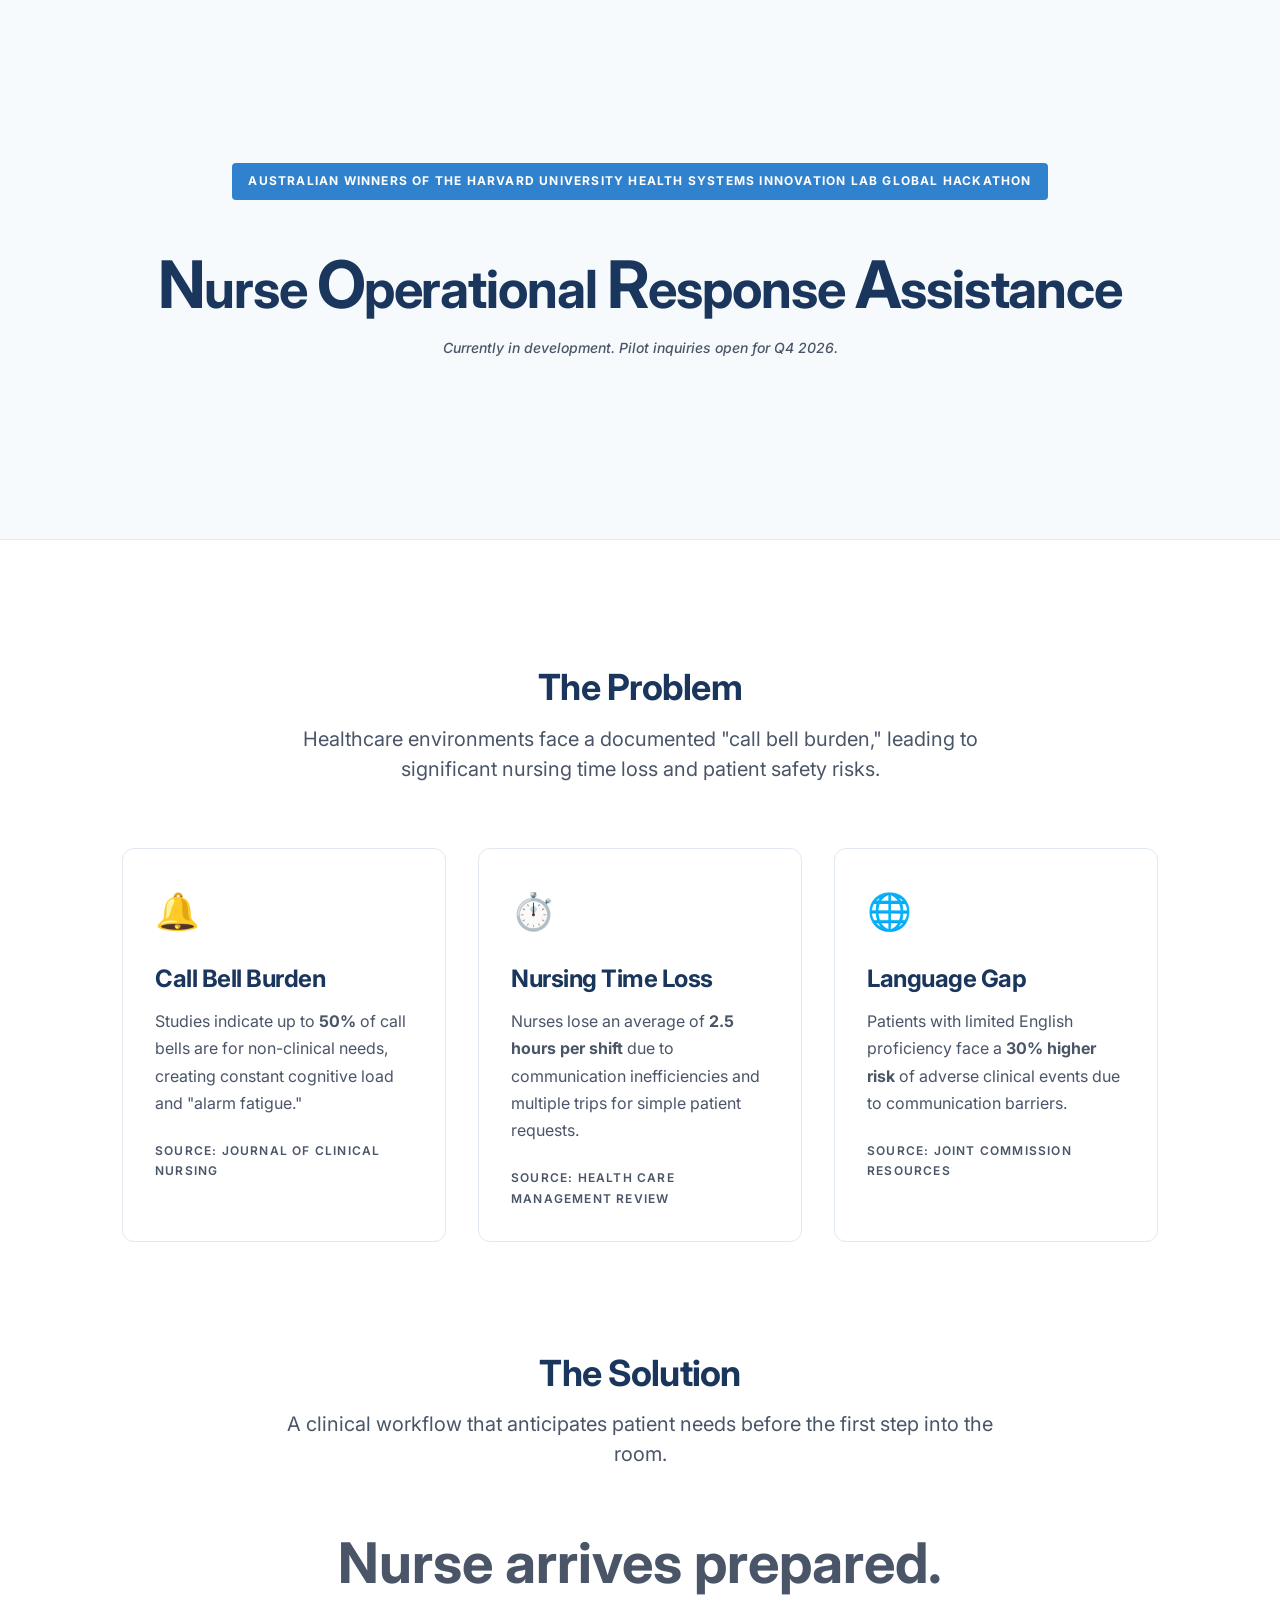
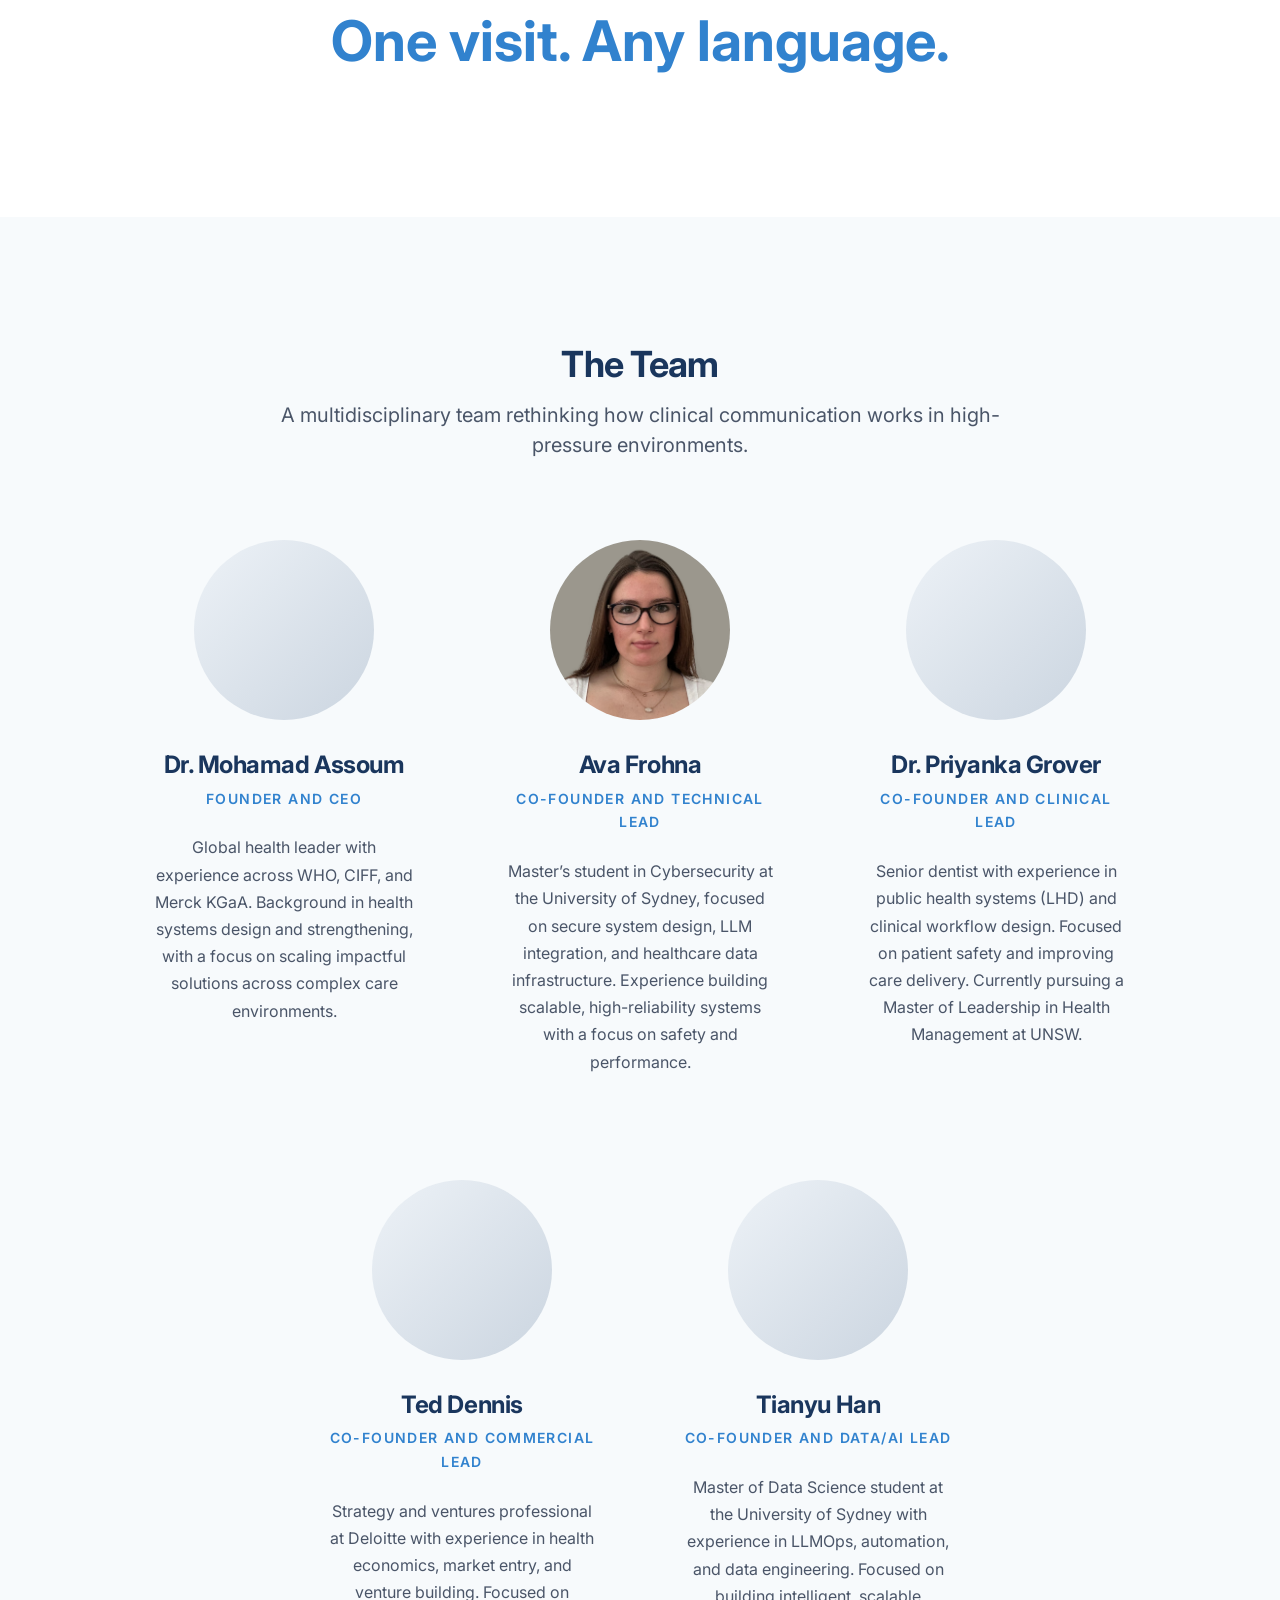
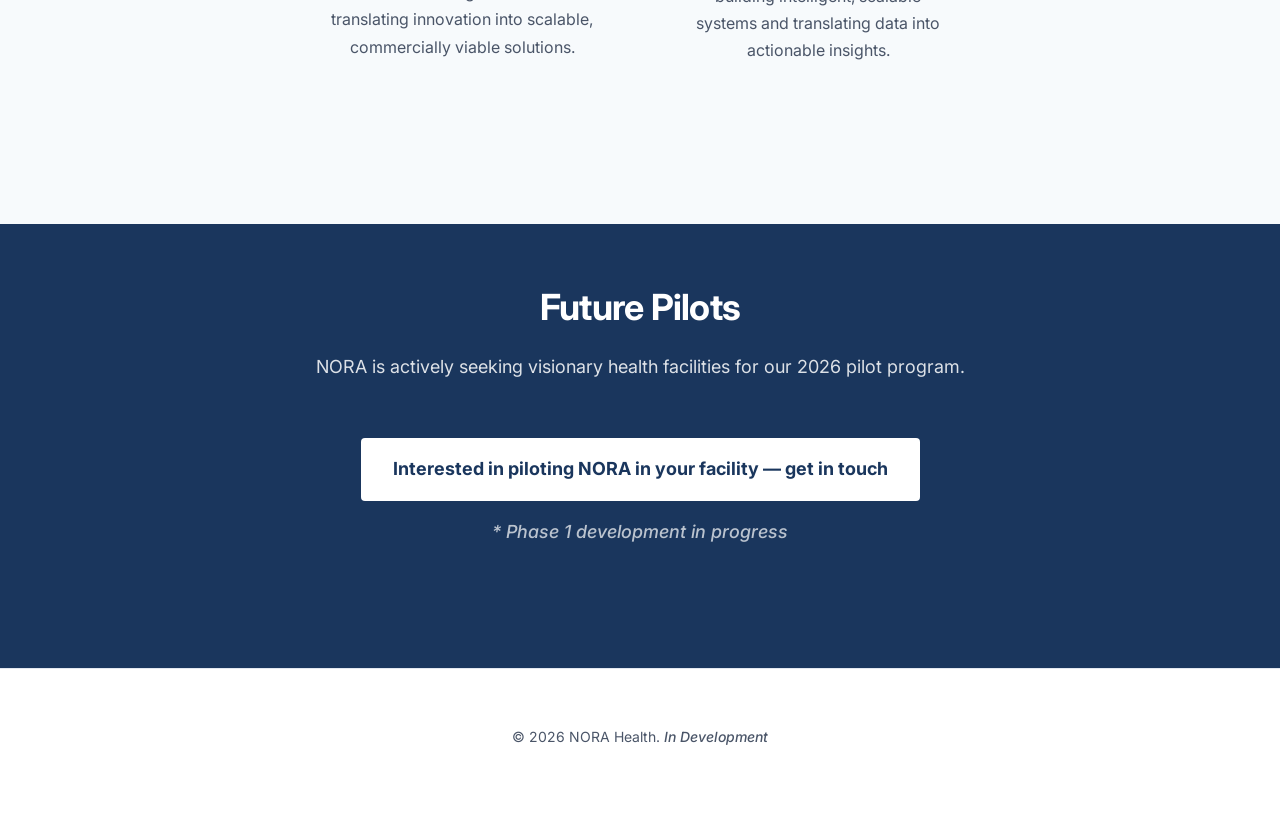
==== commit 0a59c2c1: "changes" ====
--- a/nora-site/index.html
+++ b/nora-site/index.html
@@ -72,7 +72,7 @@
                     <div class="team-card">
                         <div class="photo-placeholder"></div>
                         <h3>Dr. Mohamad Assoum</h3>
-                        <p class="role">Founder and Chief Executive Officer</p>
+                        <p class="role">Founder and CEO</p>
                         <p class="bio">Global health leader with experience across WHO, CIFF, and Merck KGaA. Background in health systems design and strengthening, with a focus on scaling impactful solutions across complex care environments.</p>
                     </div>
                     <div class="team-card">
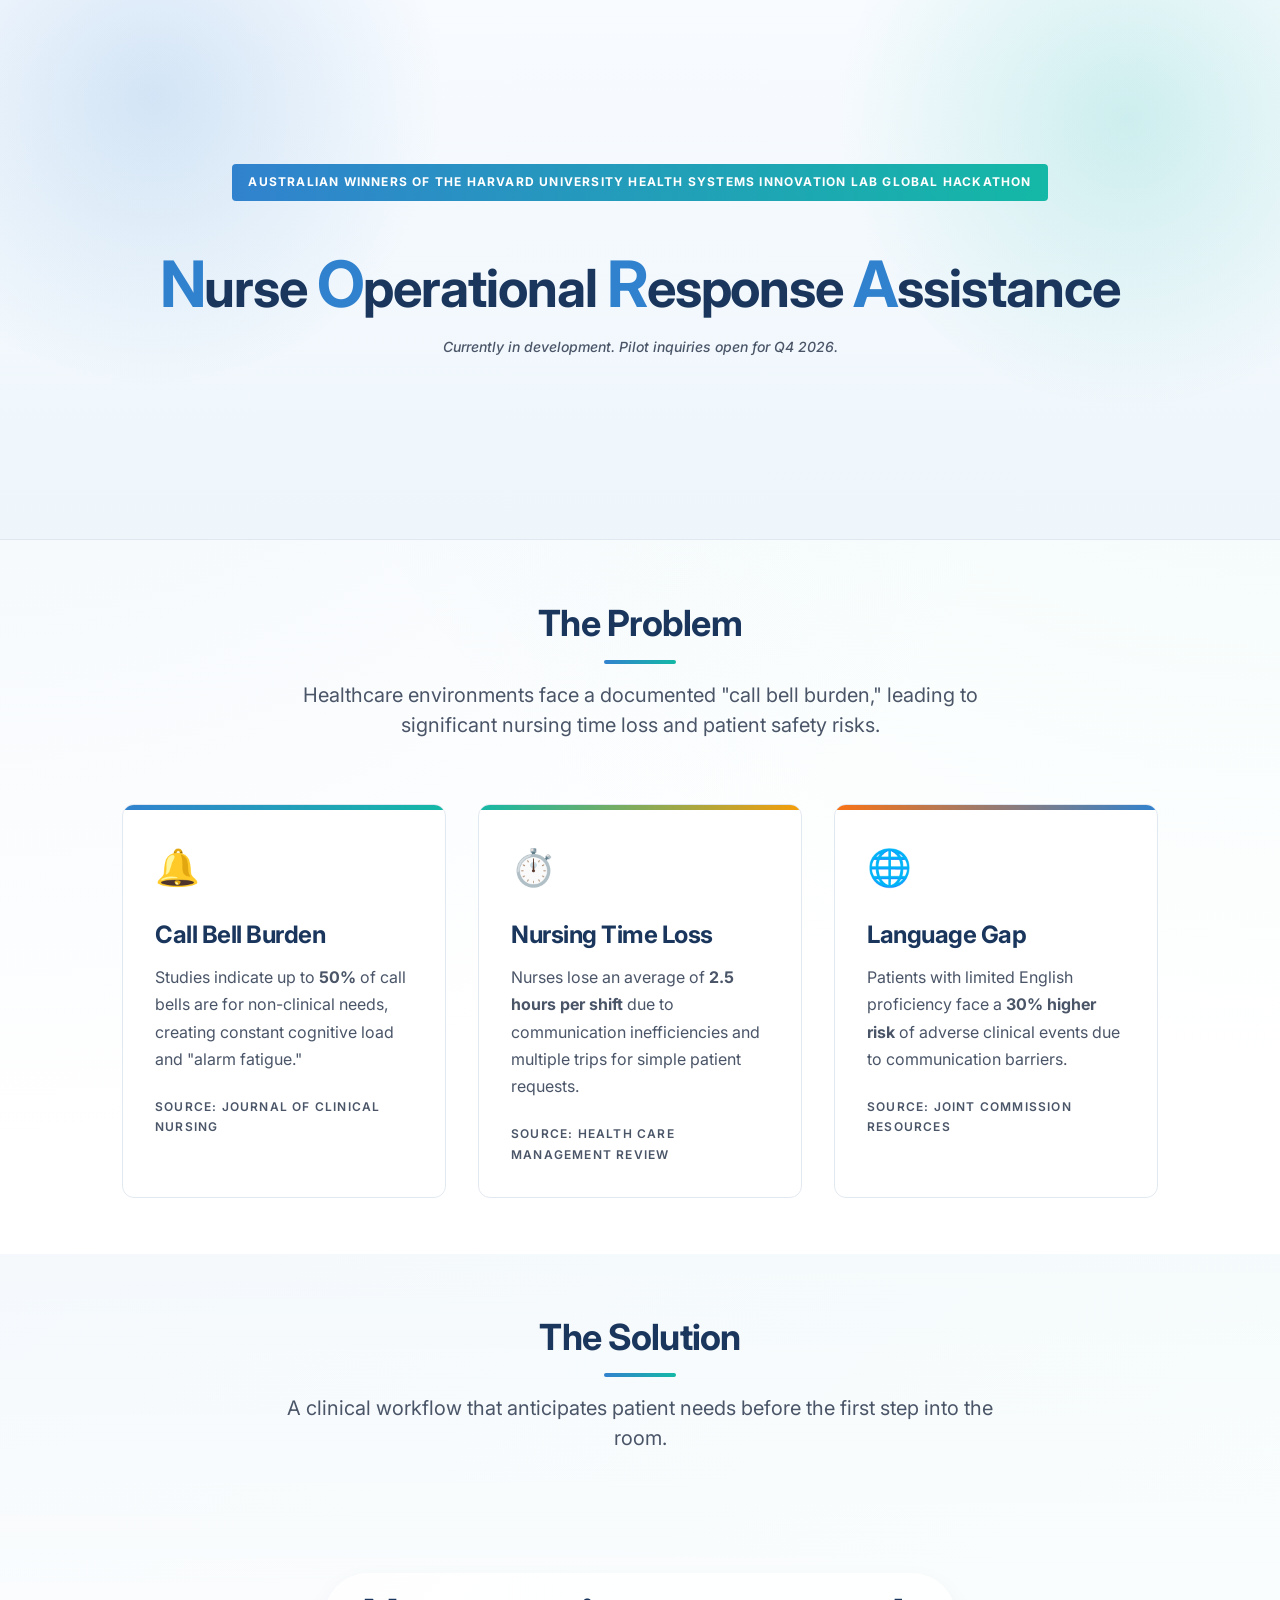
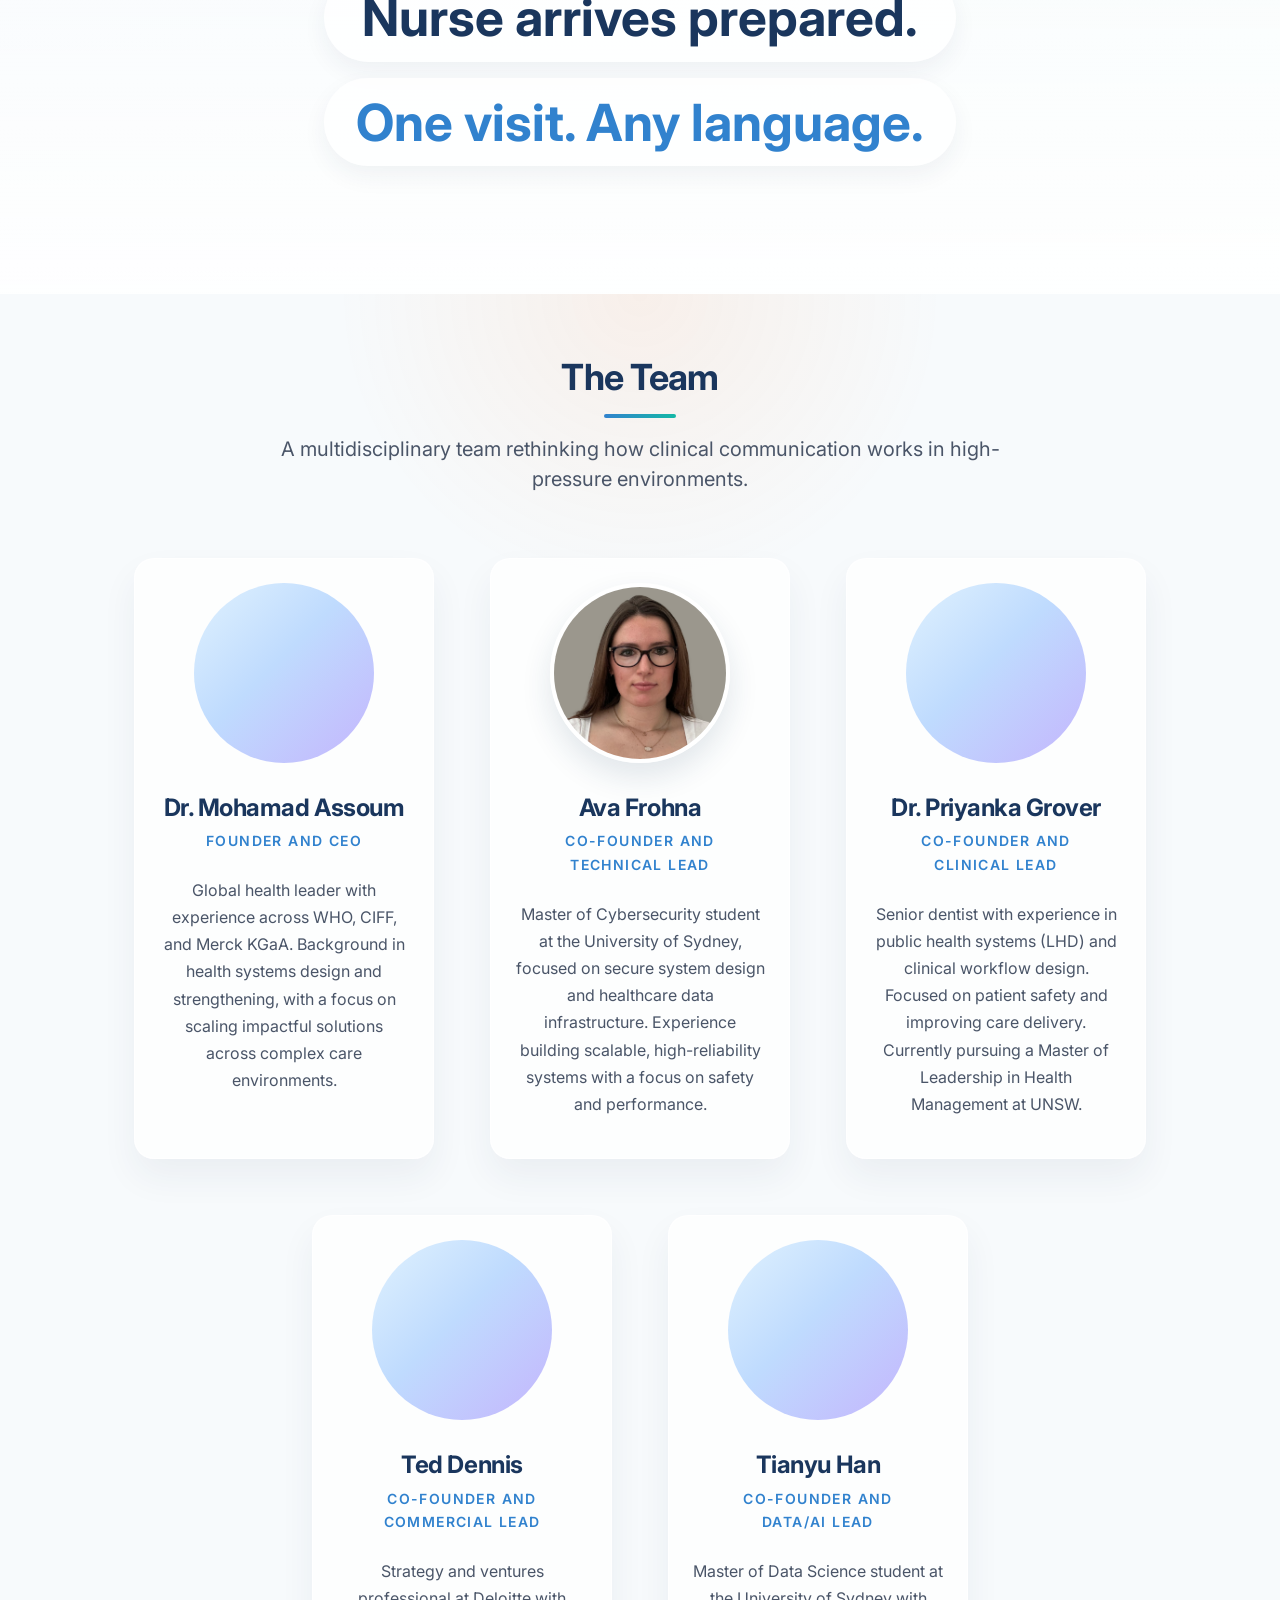
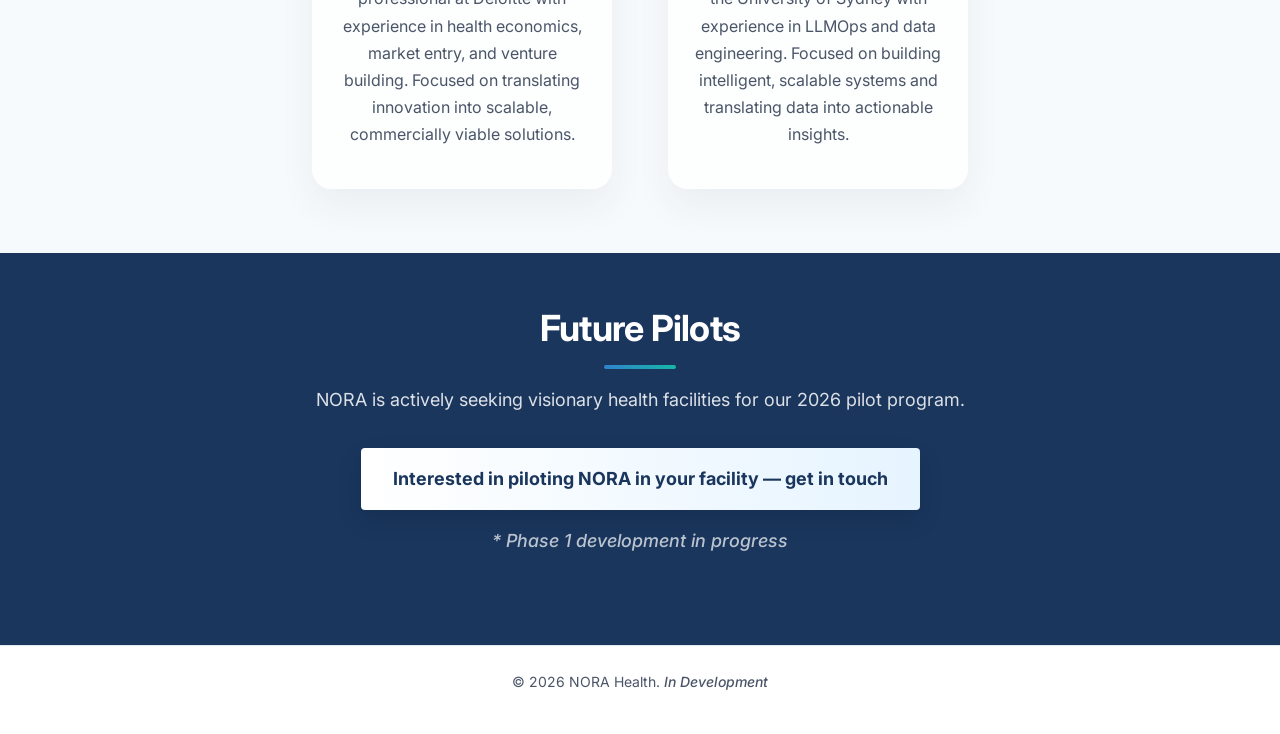
==== commit ca284824: "fixes in team descriptions" ====
--- a/nora-site/index.html
+++ b/nora-site/index.html
@@ -78,13 +78,13 @@
                     <div class="team-card">
                         <img class="team-photo" src="team_photos/ava_headshot.jpg" alt="Ava Frohna">
                         <h3>Ava Frohna</h3>
-                        <p class="role">Co-Founder and Technical Lead</p>
-                        <p class="bio">Master’s student in Cybersecurity at the University of Sydney, focused on secure system design, LLM integration, and healthcare data infrastructure. Experience building scalable, high-reliability systems with a focus on safety and performance.</p>
+                        <p class="role">Co-Founder and <br>Technical Lead</p>
+                        <p class="bio">Master of Cybersecurity student at the University of Sydney, focused on secure system design and healthcare data infrastructure. Experience building scalable, high-reliability systems with a focus on safety and performance.</p>
                     </div>
                     <div class="team-card">
                         <div class="photo-placeholder"></div>
                         <h3>Dr. Priyanka Grover</h3>
-                        <p class="role">Co-Founder and Clinical Lead</p>
+                        <p class="role">Co-Founder and <br>Clinical Lead</p>
                         <p class="bio">Senior dentist with experience in public health systems (LHD) and clinical workflow design. Focused on patient safety and improving care delivery. Currently pursuing a Master of Leadership in Health Management at UNSW.</p>
                     </div>
                     <div class="team-card">
@@ -96,8 +96,8 @@
                     <div class="team-card">
                         <div class="photo-placeholder"></div>
                         <h3>Tianyu Han</h3>
-                        <p class="role">Co-Founder and Data/AI Lead</p>
-                        <p class="bio">Master of Data Science student at the University of Sydney with experience in LLMOps, automation, and data engineering. Focused on building intelligent, scalable systems and translating data into actionable insights.</p>
+                        <p class="role">Co-Founder and <br>Data/AI Lead</p>
+                        <p class="bio">Master of Data Science student at the University of Sydney with experience in LLMOps and data engineering. Focused on building intelligent, scalable systems and translating data into actionable insights.</p>
                     </div>
                 </div>
             </div>
--- a/nora-site/style.css
+++ b/nora-site/style.css
@@ -5,6 +5,9 @@
     --color-primary: #1a365d; /* Deep Navy - Credibility */
     --color-secondary: #2d3748; /* Cool Gray - Stability */
     --color-accent: #3182ce; /* Clinical Blue - Action */
+    --color-accent-warm: #f59e0b;
+    --color-accent-mint: #14b8a6;
+    --color-accent-rose: #f97316;
     --color-text: #1a202c;
     --color-text-muted: #4a5568;
     --color-bg: #ffffff;
@@ -55,7 +58,10 @@
     font-size: var(--font-size-base);
     line-height: 1.7; /* Increased for readability */
     color: var(--color-text);
-    background-color: var(--color-bg);
+    background:
+        radial-gradient(circle at top left, rgba(49, 130, 206, 0.08), transparent 28%),
+        radial-gradient(circle at top right, rgba(20, 184, 166, 0.08), transparent 26%),
+        var(--color-bg);
     -webkit-font-smoothing: antialiased;
     -moz-osx-font-smoothing: grayscale;
 }
@@ -84,7 +90,10 @@
 
 /* Hero Section */
 #hero {
-    background-color: var(--color-bg-alt);
+    background:
+        radial-gradient(circle at 12% 18%, rgba(49, 130, 206, 0.18), transparent 24%),
+        radial-gradient(circle at 88% 22%, rgba(20, 184, 166, 0.18), transparent 24%),
+        linear-gradient(180deg, #f8fbff 0%, #eef6fb 100%);
     padding: var(--space-24) 0;
     text-align: center;
     border-bottom: 1px solid var(--color-border);
@@ -103,14 +112,16 @@
 }
 
 .hero-initial {
-    font-size: 1.25em;
+    font-size: 1.22em;
     font-weight: 700;
     letter-spacing: -0.06em;
     display: inline-block;
     margin-right: 0.03em;
+    color: var(--color-accent);
 }
 
 #problem {
+    padding-top: var(--space-16);
     padding-bottom: var(--space-12);
 }
 
@@ -123,6 +134,16 @@
     font-size: var(--font-size-4xl);
     margin-bottom: var(--space-4);
     text-align: center;
+}
+
+.section-title::after {
+    content: "";
+    display: block;
+    width: 72px;
+    height: 4px;
+    margin: var(--space-4) auto 0;
+    border-radius: 999px;
+    background: linear-gradient(90deg, var(--color-accent), var(--color-accent-mint));
 }
 
 .section-subtitle {
@@ -142,17 +163,36 @@
 }
 
 .evidence-card {
-    background: white;
+    background: rgba(255, 255, 255, 0.9);
     padding: var(--space-8);
     border: 1px solid var(--color-border);
     border-radius: 12px;
     transition: transform 0.3s ease, box-shadow 0.3s ease;
     height: 100%;
+    position: relative;
+    overflow: hidden;
+    backdrop-filter: blur(10px);
+}
+
+.evidence-card::before {
+    content: "";
+    position: absolute;
+    inset: 0 0 auto 0;
+    height: 5px;
+    background: linear-gradient(90deg, var(--color-accent), var(--color-accent-mint));
+}
+
+.evidence-card:nth-child(2)::before {
+    background: linear-gradient(90deg, var(--color-accent-mint), var(--color-accent-warm));
+}
+
+.evidence-card:nth-child(3)::before {
+    background: linear-gradient(90deg, var(--color-accent-rose), var(--color-accent));
 }
 
 .evidence-card:hover {
     transform: translateY(-8px);
-    box-shadow: 0 12px 30px rgba(0, 0, 0, 0.04);
+    box-shadow: 0 18px 34px rgba(26, 54, 93, 0.08);
 }
 
 .evidence-icon {
@@ -179,15 +219,29 @@
 /* Outcome Section */
 #solution {
     text-align: center;
-    background-color: var(--color-bg);
+    background:
+        linear-gradient(180deg, rgba(255, 255, 255, 0.35), rgba(255, 255, 255, 0.95)),
+        linear-gradient(135deg, rgba(49, 130, 206, 0.08), rgba(20, 184, 166, 0.06));
+    padding-top: var(--space-16);
 }
 
 #solution .value-prop {
-    font-size: var(--font-size-5xl);
+    display: inline-flex;
+    flex-direction: column;
+    gap: var(--space-4);
+    margin-top: var(--space-12);
+}
+
+#solution .value-prop p {
+    font-size: clamp(1.8rem, 4vw, 3.2rem);
     font-weight: 700;
     color: var(--color-primary);
     line-height: 1.1;
-    margin-top: var(--space-12);
+    margin-bottom: 0;
+    padding: var(--space-4) var(--space-8);
+    border-radius: 999px;
+    background: rgba(255, 255, 255, 0.85);
+    box-shadow: 0 10px 24px rgba(26, 54, 93, 0.06);
 }
 
 #solution .value-prop p:last-child {
@@ -196,7 +250,10 @@
 
 /* Team Section */
 #team {
-    background-color: var(--color-bg-alt);
+    background:
+        radial-gradient(circle at top center, rgba(249, 115, 22, 0.08), transparent 18%),
+        var(--color-bg-alt);
+    padding: var(--space-16) 0;
 }
 
 .team-grid {
@@ -208,8 +265,12 @@
 
 .team-card {
     text-align: center;
-    padding: var(--space-4);
+    padding: var(--space-6);
     width: min(100%, 300px);
+    border-radius: 20px;
+    background: rgba(255, 255, 255, 0.72);
+    border: 1px solid rgba(255, 255, 255, 0.9);
+    box-shadow: 0 18px 36px rgba(26, 54, 93, 0.06);
 }
 
 .photo-placeholder {
@@ -218,7 +279,7 @@
     background-color: #cbd5e0;
     border-radius: 50%;
     margin: 0 auto var(--space-8);
-    background-image: linear-gradient(135deg, #edf2f7, #cbd5e0);
+    background-image: linear-gradient(135deg, #e0f2fe, #bfdbfe 45%, #c4b5fd);
 }
 
 .team-photo {
@@ -232,6 +293,8 @@
     display: block;
     margin: 0 auto var(--space-8);
     overflow: hidden;
+    border: 4px solid rgba(255, 255, 255, 0.95);
+    box-shadow: 0 14px 30px rgba(26, 54, 93, 0.12);
 }
 
 .team-card h3 {
@@ -261,24 +324,24 @@
     text-align: center;
     background-color: var(--color-primary);
     color: white;
-    padding: var(--space-16) 0;
+    padding: var(--space-12) 0;
 }
 
 #contact h2 {
     color: white;
     font-size: var(--font-size-4xl);
-    margin-bottom: var(--space-6);
+    margin-bottom: var(--space-4);
 }
 
 #contact p {
     color: rgba(255, 255, 255, 0.85);
-    margin-bottom: var(--space-12);
+    margin-bottom: var(--space-8);
     font-size: var(--font-size-lg);
 }
 
 /* Footer */
 footer {
-    padding: var(--space-12) 0;
+    padding: var(--space-6) 0;
     text-align: center;
     border-top: 1px solid var(--color-border);
     font-size: var(--font-size-sm);
@@ -288,7 +351,7 @@
 .badge {
     display: inline-block;
     padding: var(--space-2) var(--space-4);
-    background-color: var(--color-accent);
+    background: linear-gradient(90deg, var(--color-accent), var(--color-accent-mint));
     color: white;
     font-size: var(--font-size-xs);
     font-weight: 700;
@@ -308,18 +371,18 @@
 .cta-button {
     display: inline-block;
     padding: var(--space-4) var(--space-8);
-    background-color: white;
+    background: linear-gradient(90deg, #ffffff, #e6f4ff);
     color: var(--color-primary);
     text-decoration: none;
     font-weight: 700;
     border-radius: 4px;
     transition: all 0.2s ease;
     font-size: var(--font-size-lg);
+    box-shadow: 0 10px 24px rgba(0, 0, 0, 0.12);
 }
 
 .cta-button:hover {
-    background-color: var(--color-bg-alt);
-    transform: scale(1.02);
+    transform: translateY(-2px) scale(1.01);
 }
 
 /* Responsive Media Queries */
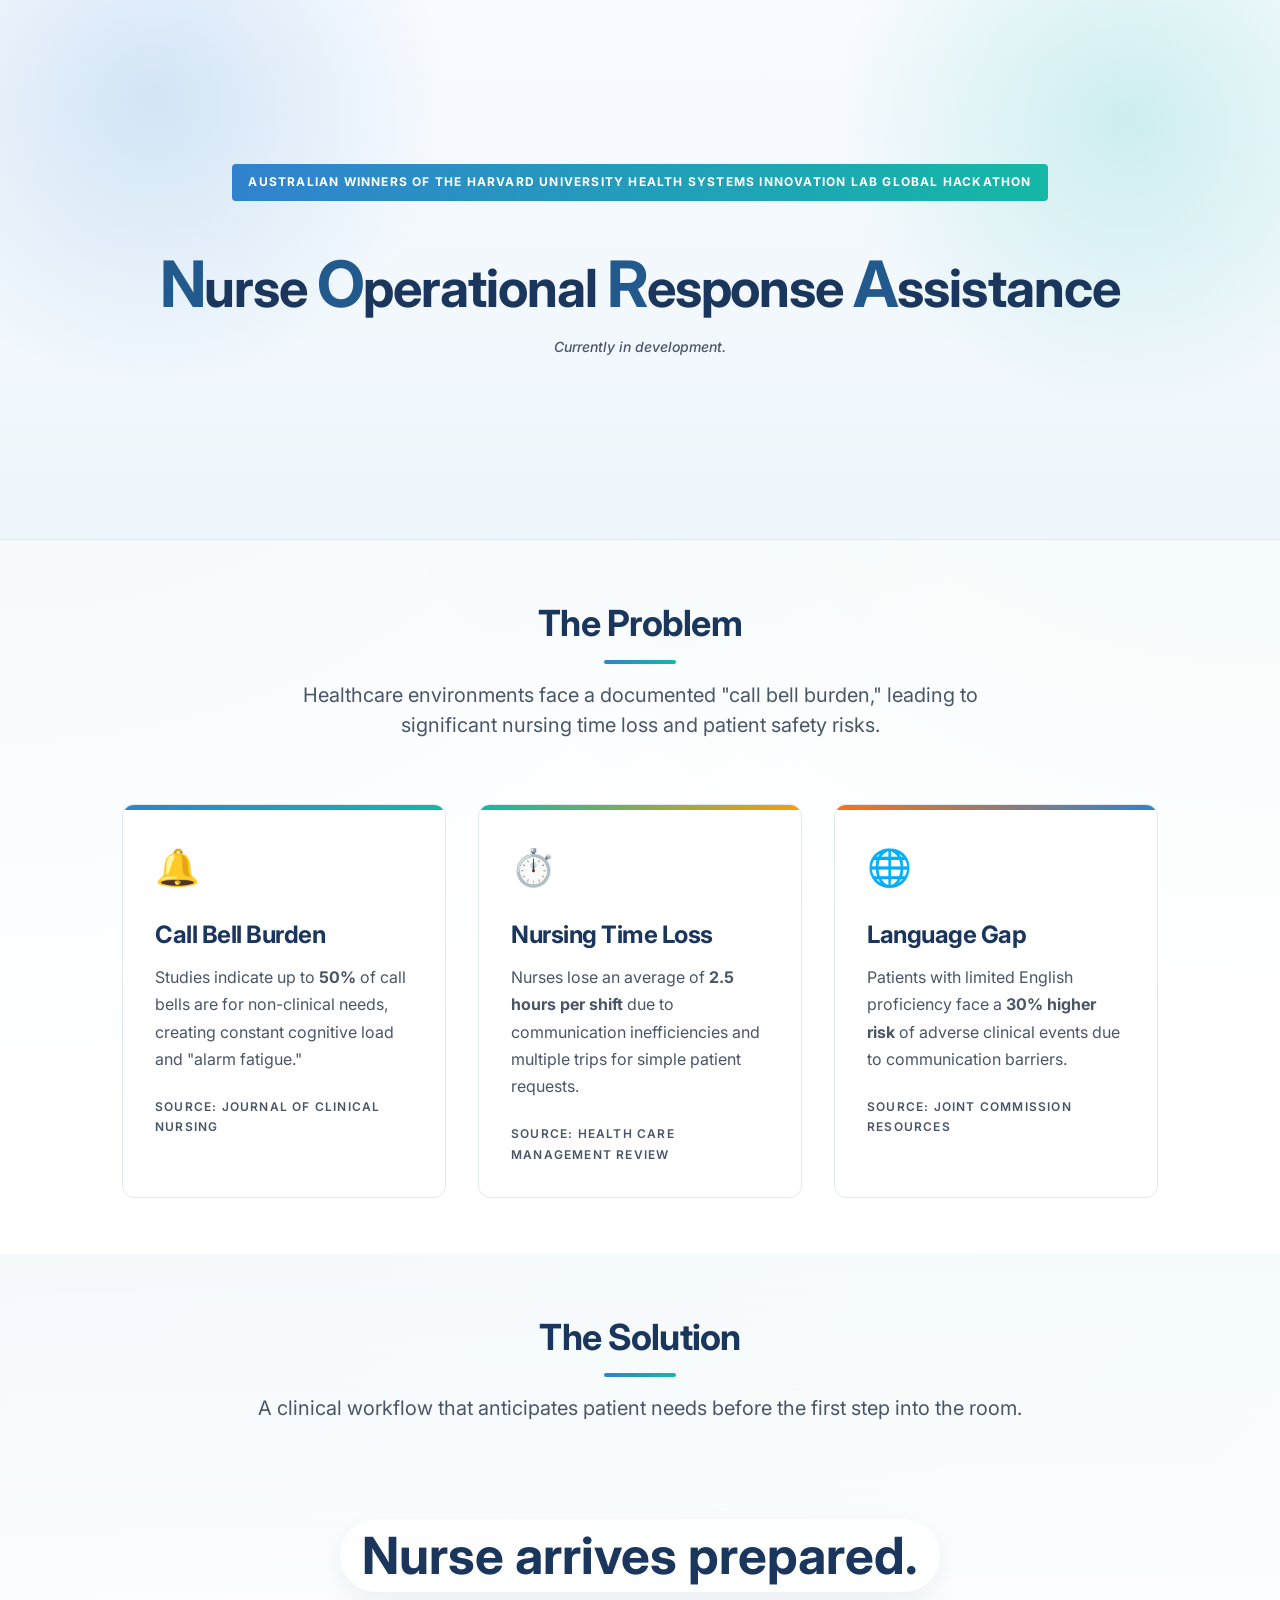
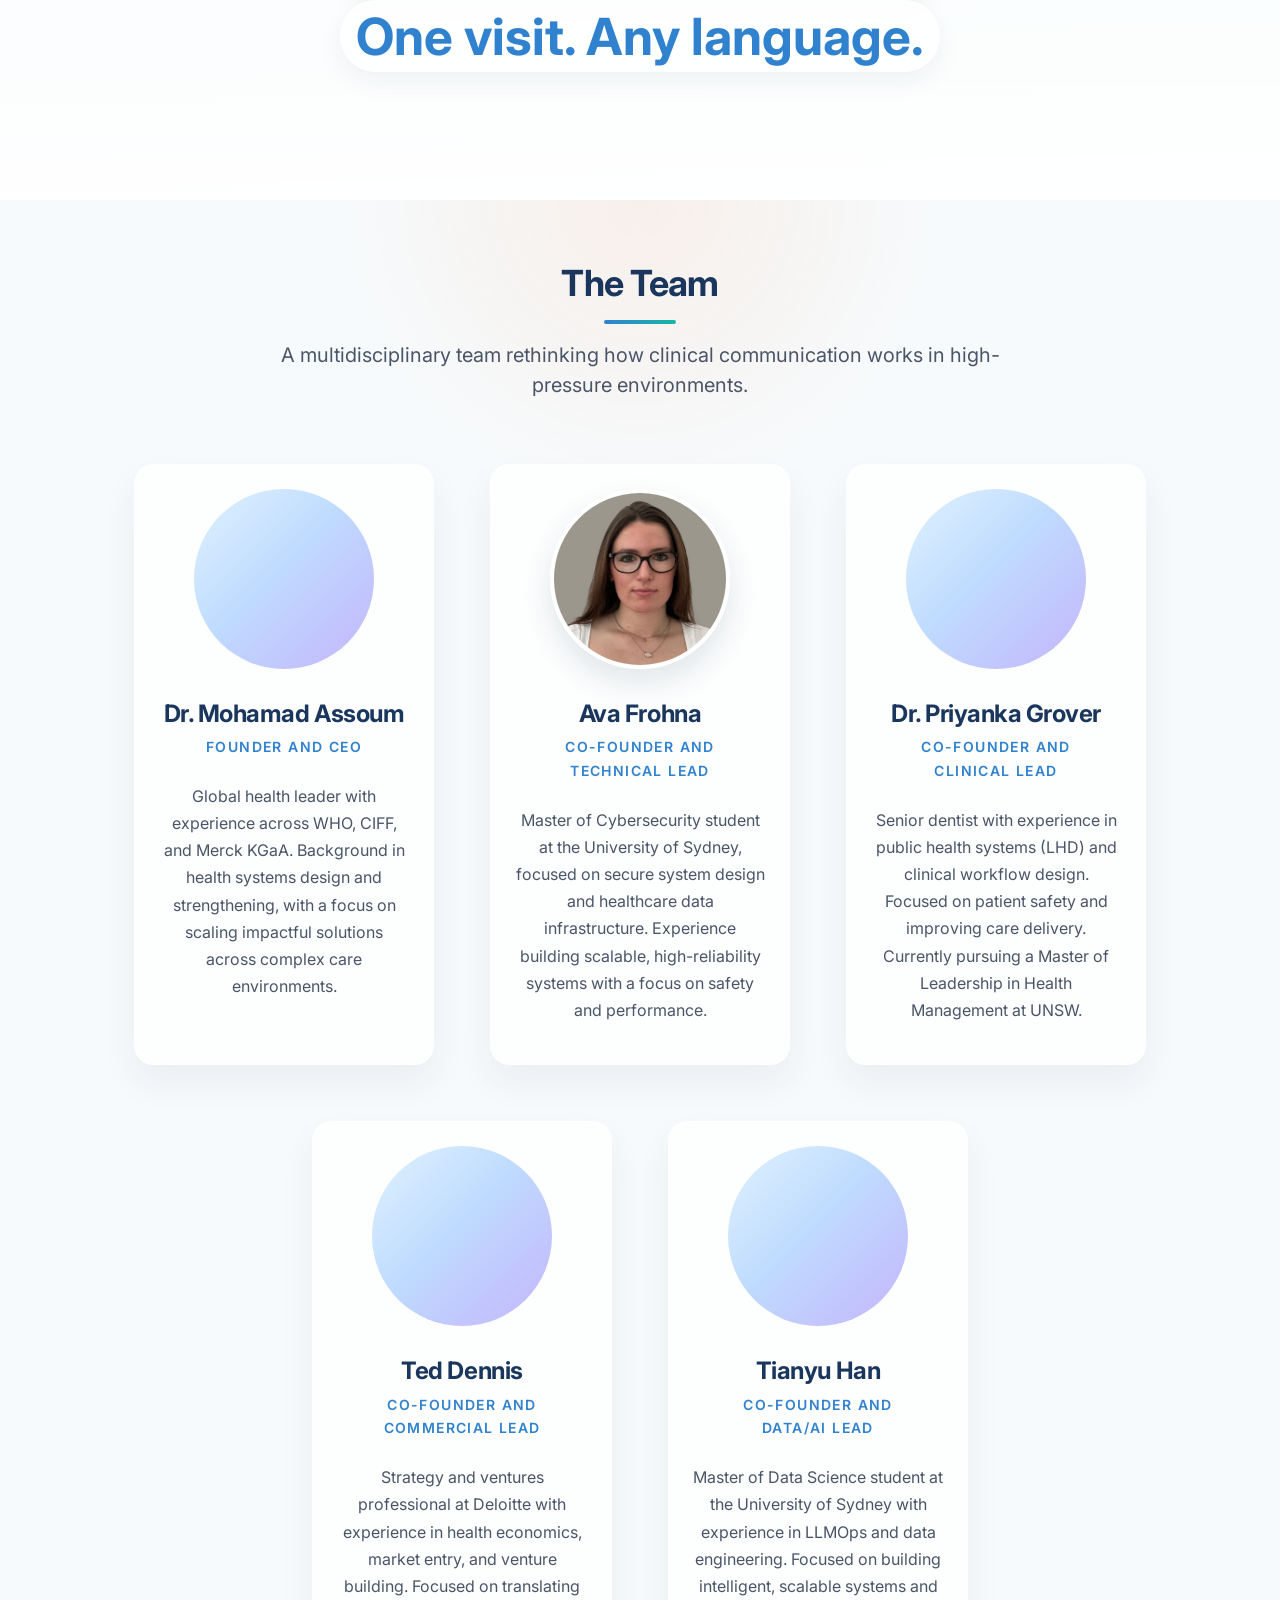
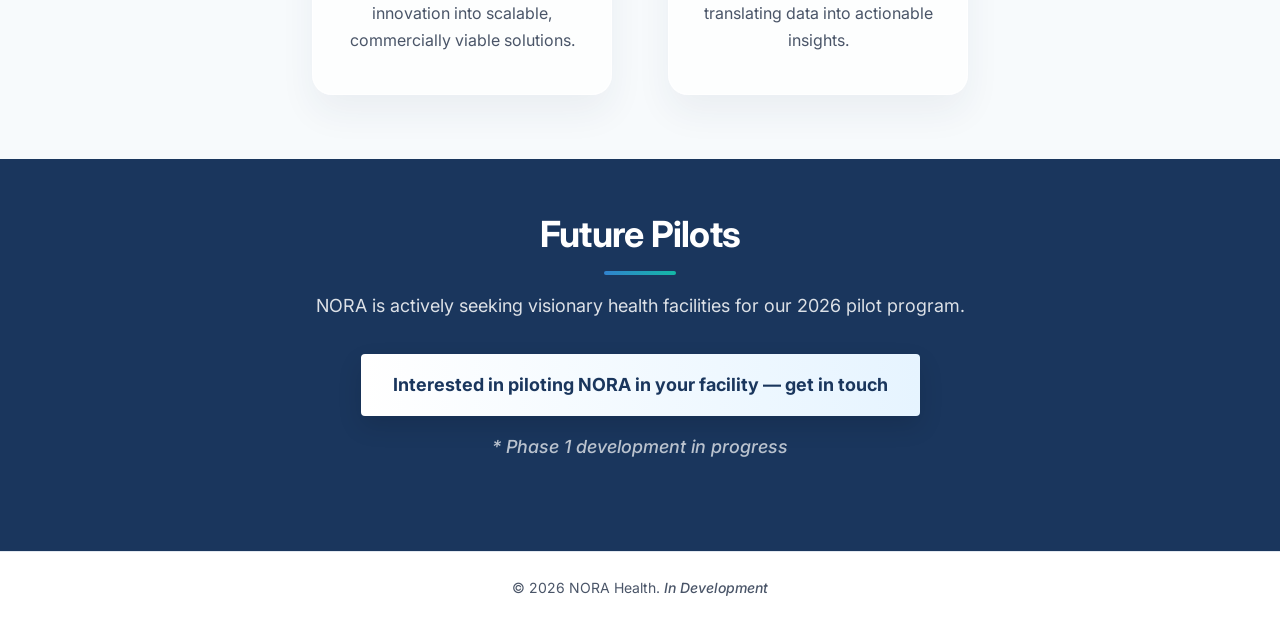
==== commit af7fa214: "new stylistic changes" ====
--- a/nora-site/index.html
+++ b/nora-site/index.html
@@ -18,7 +18,7 @@
                 <span class="hero-initial">R</span>esponse
                 <span class="hero-initial">A</span>ssistance
             </h1>
-            <p class="status-tag">Currently in development. Pilot inquiries open for Q4 2026.</p>
+            <p class="status-tag">Currently in development.</p>
         </div>
     </header>
 
--- a/nora-site/style.css
+++ b/nora-site/style.css
@@ -4,6 +4,7 @@
     /* Brand Colors */
     --color-primary: #1a365d; /* Deep Navy - Credibility */
     --color-secondary: #2d3748; /* Cool Gray - Stability */
+    --color-title: #235a8d;
     --color-accent: #3182ce; /* Clinical Blue - Action */
     --color-accent-warm: #f59e0b;
     --color-accent-mint: #14b8a6;
@@ -117,7 +118,7 @@
     letter-spacing: -0.06em;
     display: inline-block;
     margin-right: 0.03em;
-    color: var(--color-accent);
+    color: var(--color-title);
 }
 
 #problem {
@@ -225,11 +226,16 @@
     padding-top: var(--space-16);
 }
 
+#solution .section-subtitle {
+    max-width: none;
+    white-space: nowrap;
+}
+
 #solution .value-prop {
     display: inline-flex;
     flex-direction: column;
-    gap: var(--space-4);
-    margin-top: var(--space-12);
+    gap: var(--space-2);
+    margin-top: var(--space-8);
 }
 
 #solution .value-prop p {
@@ -238,7 +244,7 @@
     color: var(--color-primary);
     line-height: 1.1;
     margin-bottom: 0;
-    padding: var(--space-4) var(--space-8);
+    padding: var(--space-2) var(--space-4);
     border-radius: 999px;
     background: rgba(255, 255, 255, 0.85);
     box-shadow: 0 10px 24px rgba(26, 54, 93, 0.06);
@@ -417,6 +423,10 @@
         font-size: var(--font-size-3xl);
     }
 
+    #solution .section-subtitle {
+        white-space: normal;
+    }
+
     .evidence-grid, .team-grid {
         display: grid;
         grid-template-columns: 1fr;
